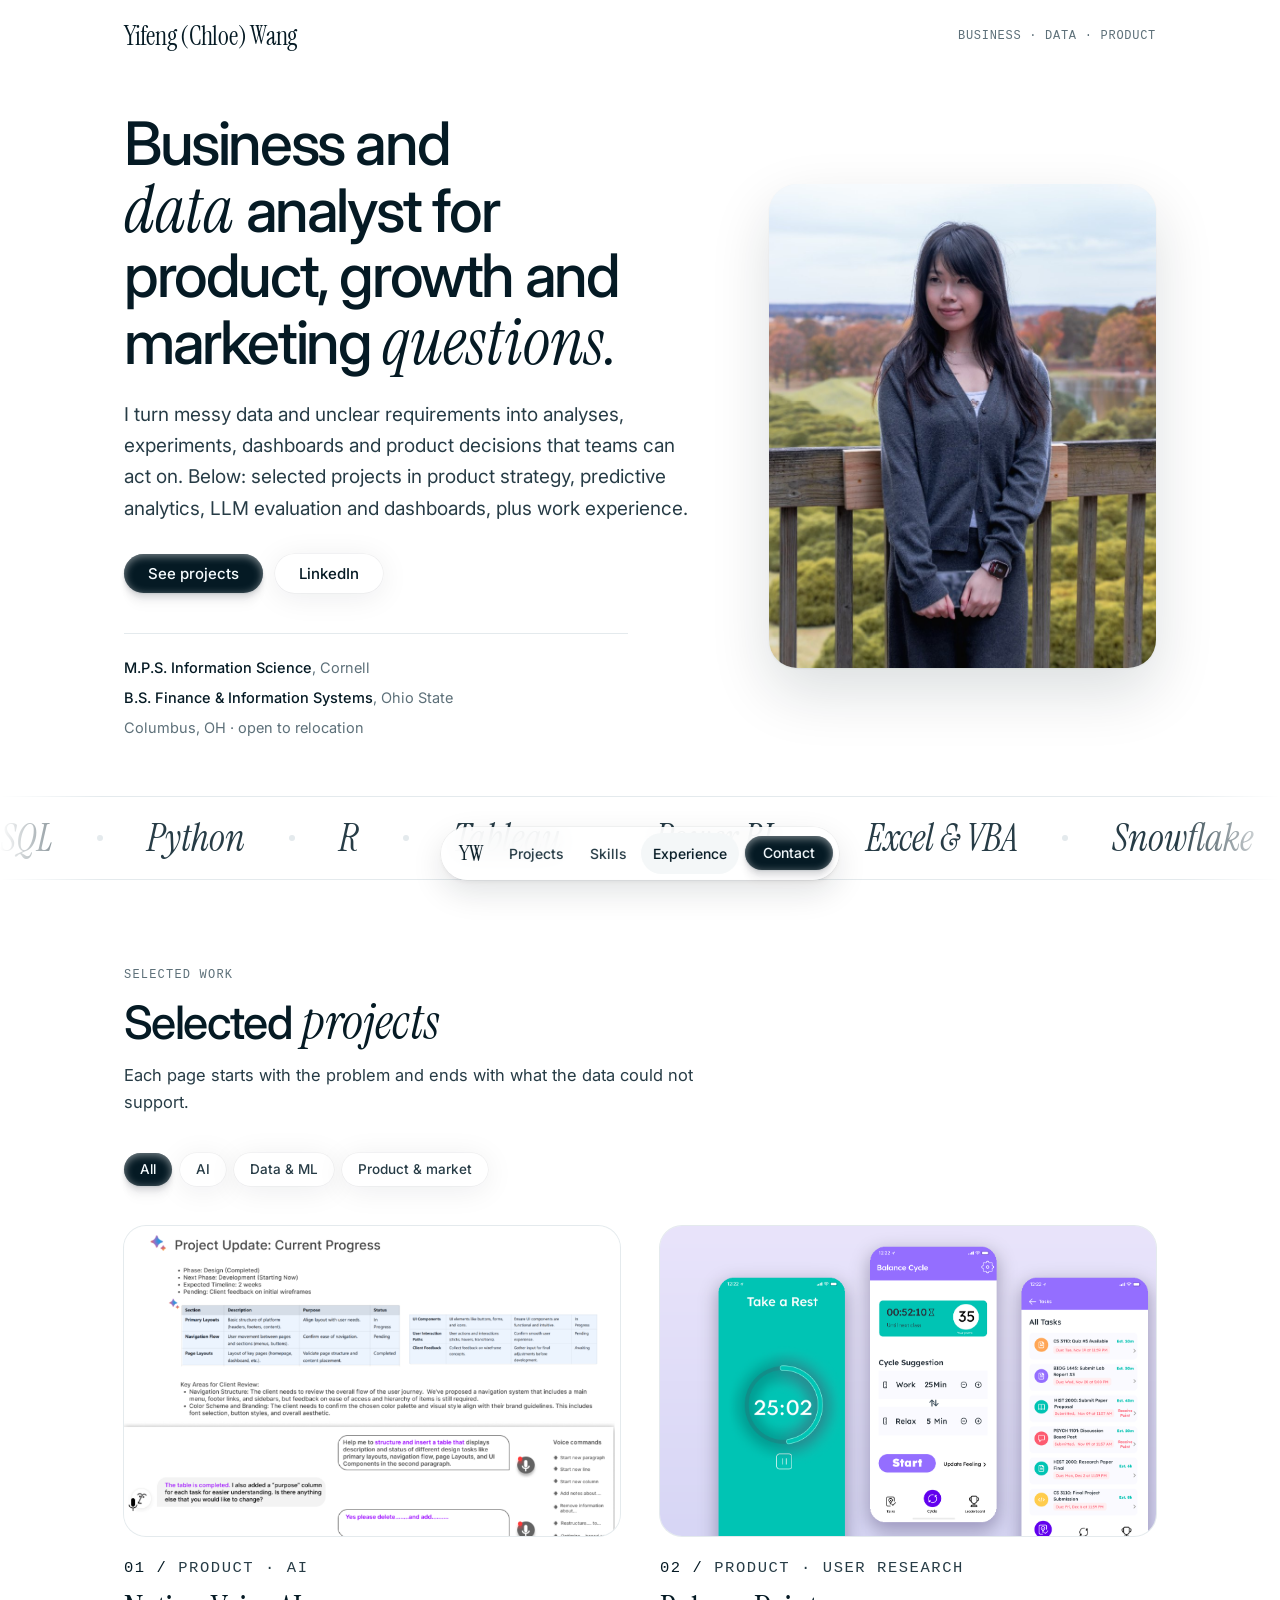
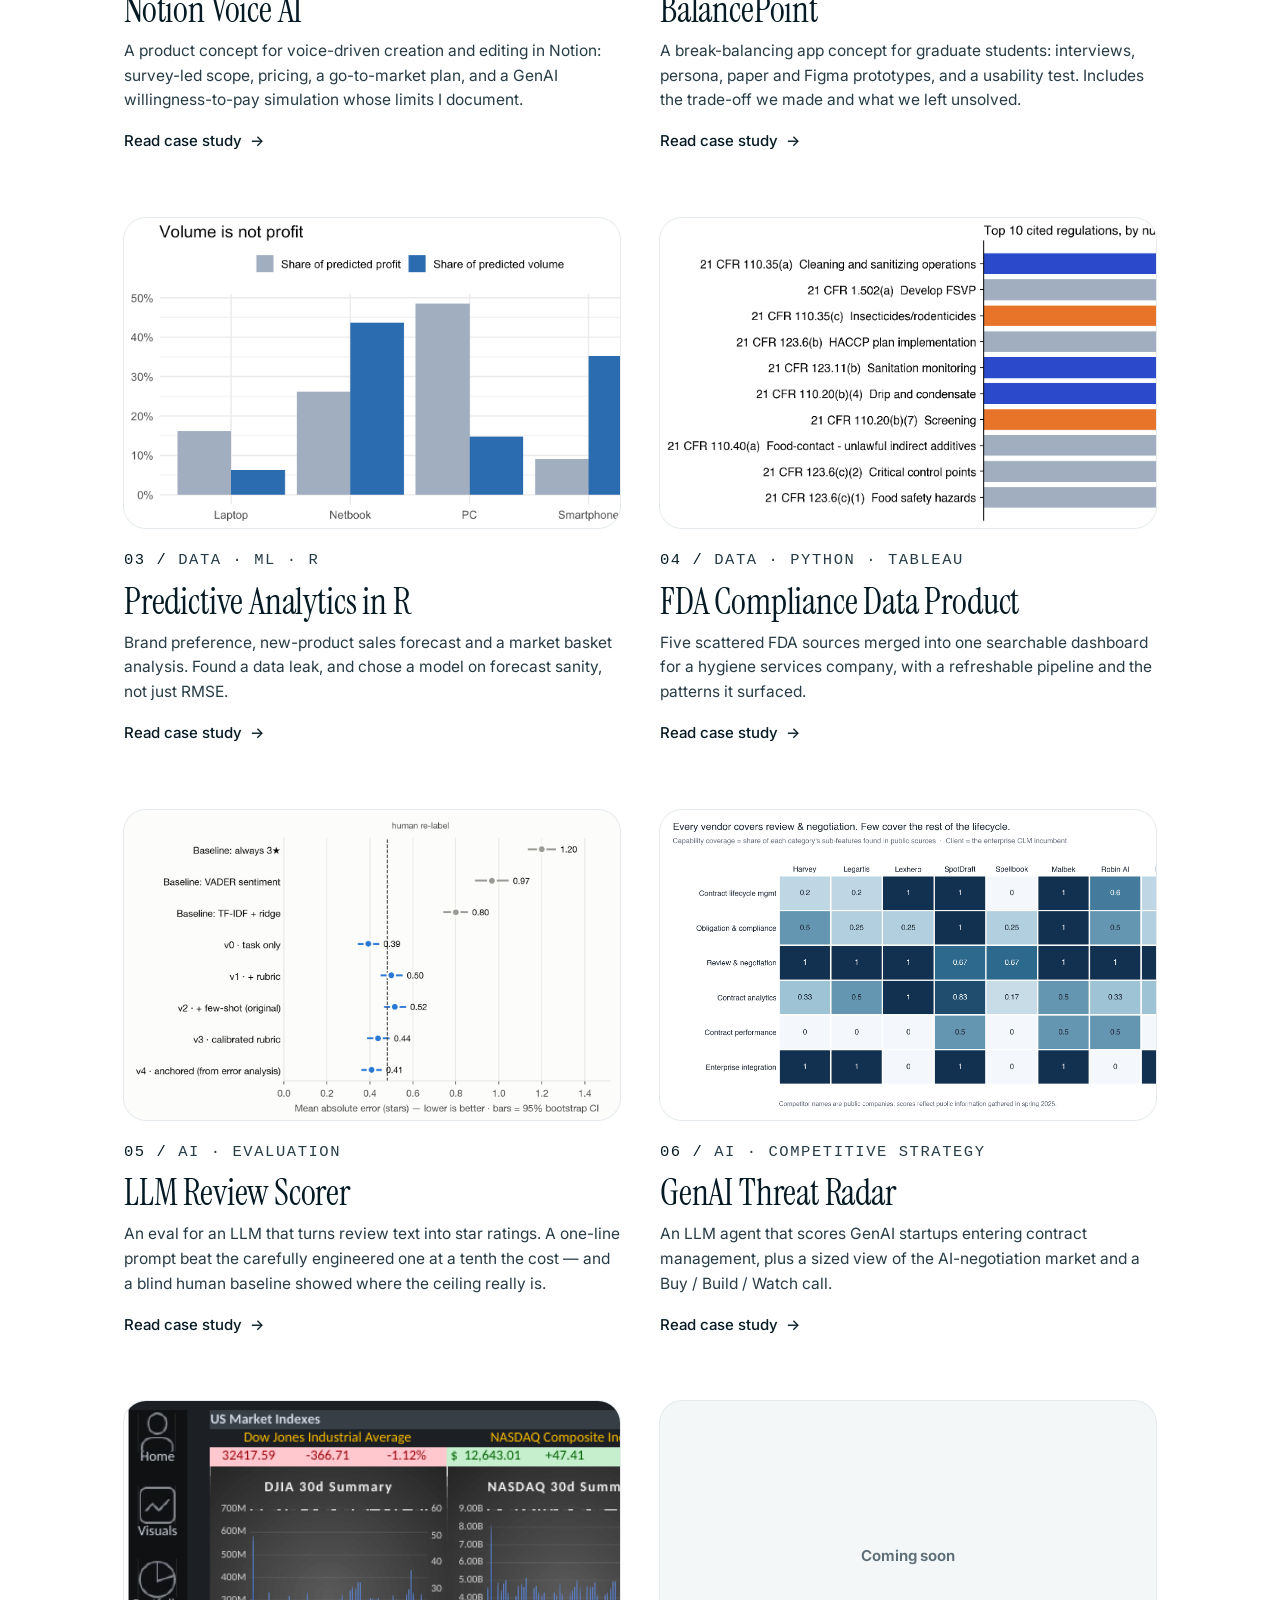
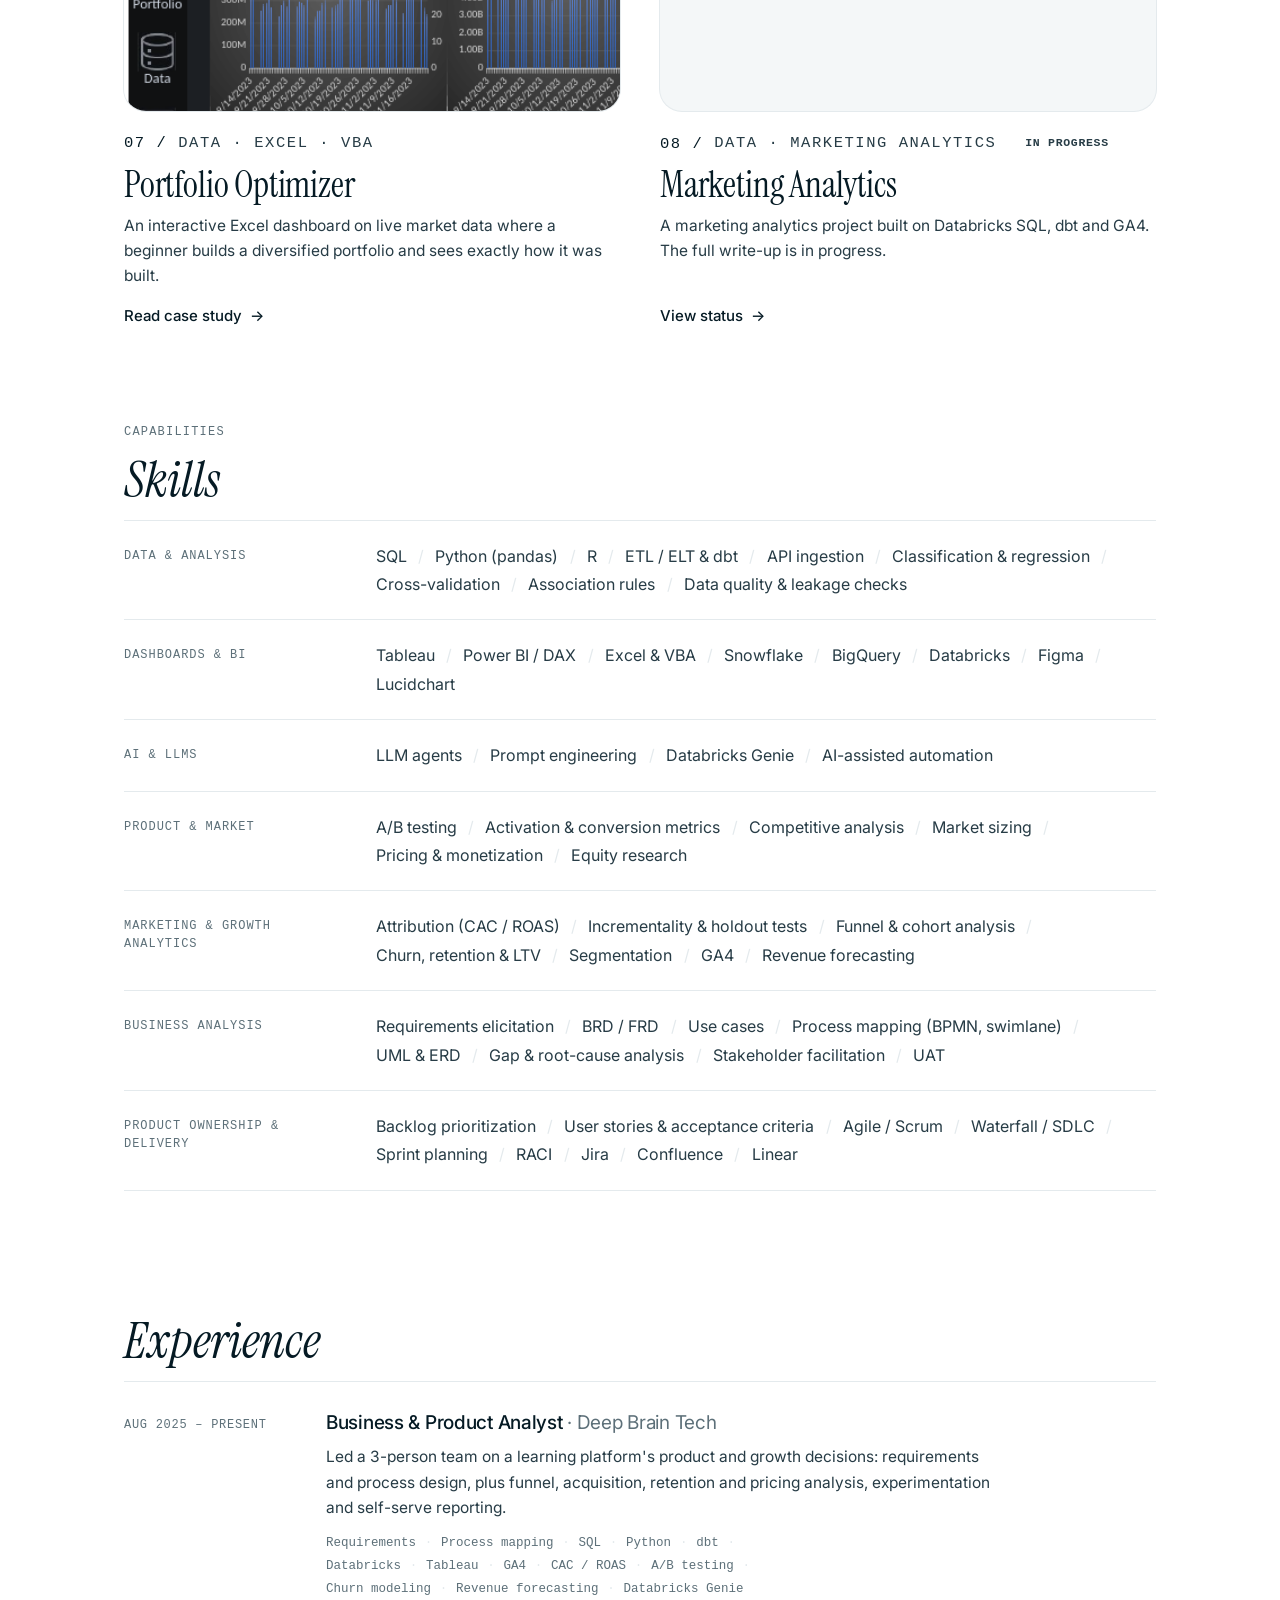
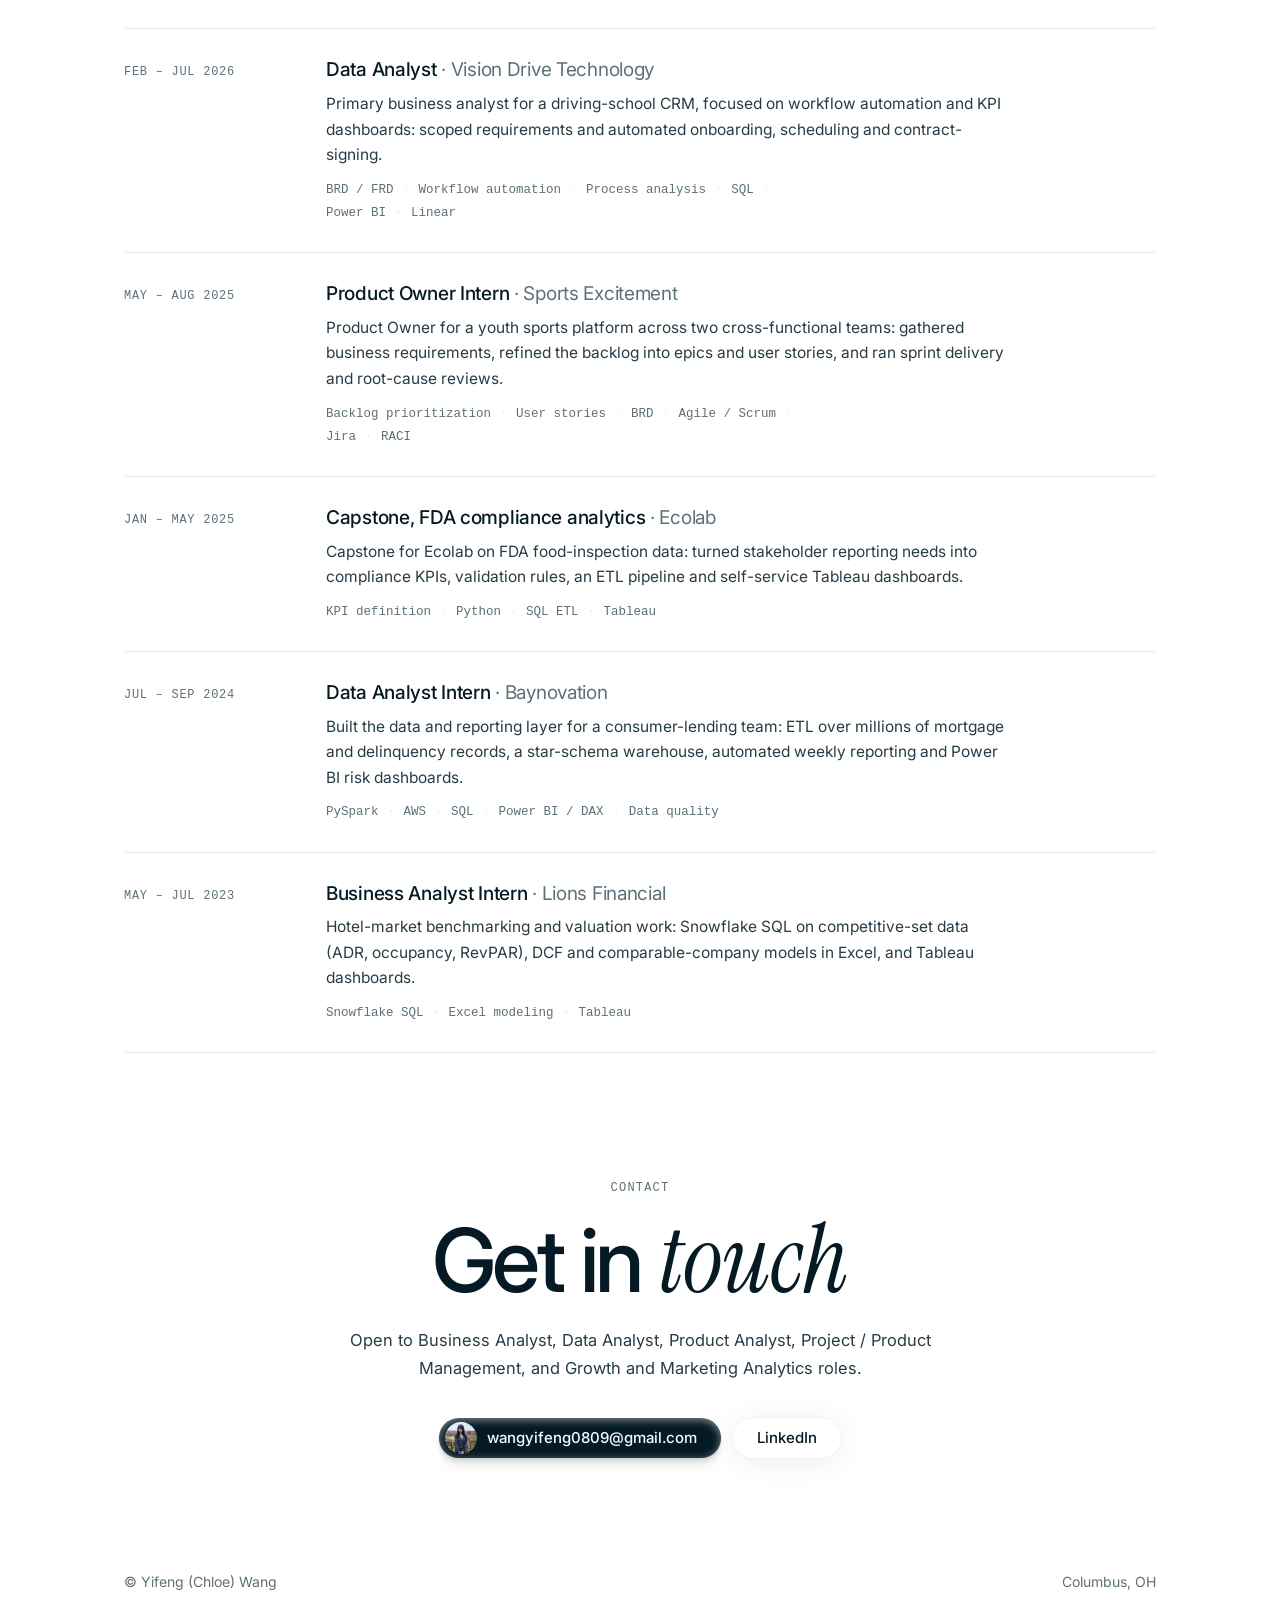
==== index.html @ a1a8a7e7 "Portfolio site: editorial redesign, 8 case studies Co-Authored-By: Claude Sonnet 5.5 <noreply@anthro" ====
<!doctype html>
<html lang="en">
<head>
<meta charset="utf-8"><meta name="viewport" content="width=device-width, initial-scale=1">
<title>Yifeng (Chloe) Wang · Business, Data &amp; Product Analyst</title>
<meta name="description" content="Business, data and product analyst for growth and marketing questions. Selected projects in product strategy, predictive analytics, LLM evaluation and dashboards.">
<link rel="preconnect" href="https://fonts.googleapis.com"><link rel="preconnect" href="https://fonts.gstatic.com" crossorigin>
<link rel="stylesheet" href="https://fonts.googleapis.com/css2?family=Inter:wght@400;500;600&family=Instrument+Serif:ital@0;1&display=swap">
<link rel="stylesheet" href="css/style.css">
<script>document.documentElement.classList.add('js');setTimeout(function(){if(!window.__revealReady)document.documentElement.classList.add('reveal-fallback')},3000)</script>
</head>
<body>
<header class="site-header"><div class="wrap bar">
  <a class="brand" href="#top">Yifeng (Chloe) Wang</a>
  <span class="top-note">Business · Data · Product</span>
</div></header>

<main id="top">
<div class="wrap hero">
  <div class="hero-text">
    <h1 class="reveal" style="--d:.1s">Business and <em>data</em> analyst for product, growth and marketing <em>questions.</em></h1>
    <p class="sub reveal" style="--d:.2s">I turn messy data and unclear requirements into analyses, experiments, dashboards and product decisions that teams can act on. Below: selected projects in product strategy, predictive analytics, LLM evaluation and dashboards, plus work experience.</p>
    <div class="cta reveal" style="--d:.3s">
      <a class="btn primary" href="#projects">See projects</a>
      <a class="btn" href="https://www.linkedin.com/in/yf289">LinkedIn</a>
    </div>
    <div class="facts reveal" style="--d:.4s">
      <span><b>M.P.S. Information Science</b>, Cornell</span>
      <span><b>B.S. Finance &amp; Information Systems</b>, Ohio State</span>
      <span>Columbus, OH · open to relocation</span>
    </div>
  </div>
  <figure class="hero-photo reveal" style="--d:.2s">
    <img src="assets/profile/portrait.jpg" width="900" height="1125" alt="Portrait of Yifeng (Chloe) Wang on a lookout deck with autumn trees behind">
  </figure>
</div>

<div class="marquee" aria-label="Skills and methods">
  <div class="track">
    <ul>
      <li>SQL</li><li>Python</li><li>R</li><li>Tableau</li><li>Power BI</li><li>Excel &amp; VBA</li><li>Snowflake</li><li>Databricks</li><li>dbt</li><li>A/B testing</li><li>Funnel &amp; cohort analysis</li><li>Pricing</li><li>Requirements</li><li>Process mapping</li><li>LLM evaluation</li>
    </ul>
    <ul aria-hidden="true">
      <li>SQL</li><li>Python</li><li>R</li><li>Tableau</li><li>Power BI</li><li>Excel &amp; VBA</li><li>Snowflake</li><li>Databricks</li><li>dbt</li><li>A/B testing</li><li>Funnel &amp; cohort analysis</li><li>Pricing</li><li>Requirements</li><li>Process mapping</li><li>LLM evaluation</li>
    </ul>
  </div>
</div>

<section id="projects"><div class="wrap">
  <p class="eyebrow reveal">Selected work</p>
  <h2 class="reveal" style="--d:.05s">Selected <em>projects</em></h2>
  <p class="section-sub reveal" style="--d:.1s">Each page starts with the problem and ends with what the data could not support.</p>
  <div class="filters reveal" style="--d:.15s" role="group" aria-label="Filter projects">
    <button type="button" data-filter="all" aria-pressed="true">All</button>
    <button type="button" data-filter="ai" aria-pressed="false">AI</button>
    <button type="button" data-filter="data" aria-pressed="false">Data &amp; ML</button>
    <button type="button" data-filter="strategy" aria-pressed="false">Product &amp; market</button>
  </div>
  <div class="grid" id="project-grid">

    <a class="card reveal" href="projects/notion-voice-ai.html" data-tags="ai strategy">
      <div class="thumb"><img loading="lazy" src="assets/notion-voice-ai/04-restructure-result.png" alt="Mockup of a voice command turning a paragraph into a table in Notion"></div>
      <div class="body">
        <p class="kicker">Product · AI</p>
        <h3>Notion Voice AI</h3>
        <p>A product concept for voice-driven creation and editing in Notion: survey-led scope, pricing, a go-to-market plan, and a GenAI willingness-to-pay simulation whose limits I document.</p>
        <span class="more">Read case study</span>
      </div>
    </a>

    <a class="card reveal" href="projects/balancepoint.html" data-tags="strategy">
      <div class="thumb"><img loading="lazy" src="assets/info5355/cover.png" alt="Three screens of the BalancePoint app: break timer, cycle suggestion and task list"></div>
      <div class="body">
        <p class="kicker">Product · User research</p>
        <h3>BalancePoint</h3>
        <p>A break-balancing app concept for graduate students: interviews, persona, paper and Figma prototypes, and a usability test. Includes the trade-off we made and what we left unsolved.</p>
        <span class="more">Read case study</span>
      </div>
    </a>

    <a class="card reveal" href="projects/pta-r-analytics.html" data-tags="data">
      <div class="thumb"><img loading="lazy" src="assets/pta-r-analytics/charts/sales-03-volume-vs-profit.png" alt="Bar chart comparing share of predicted volume and profit by product type"></div>
      <div class="body">
        <p class="kicker">Data · ML · R</p>
        <h3>Predictive Analytics in R</h3>
        <p>Brand preference, new-product sales forecast and a market basket analysis. Found a data leak, and chose a model on forecast sanity, not just RMSE.</p>
        <span class="more">Read case study</span>
      </div>
    </a>

    <a class="card reveal" href="projects/ecolab-fda-data-product.html" data-tags="data">
      <div class="thumb"><img loading="lazy" src="assets/ecolab-fda/charts/03-top-cfr.png" alt="Bar chart of the most-cited FDA food regulations"></div>
      <div class="body">
        <p class="kicker">Data · Python · Tableau</p>
        <h3>FDA Compliance Data Product</h3>
        <p>Five scattered FDA sources merged into one searchable dashboard for a hygiene services company, with a refreshable pipeline and the patterns it surfaced.</p>
        <span class="more">Read case study</span>
      </div>
    </a>

    <a class="card reveal" href="projects/llm-review-scorer.html" data-tags="ai data">
      <div class="thumb"><img loading="lazy" src="assets/review-scorer/01-mae-by-method.png" alt="Mean absolute error by method, with confidence intervals and a human baseline"></div>
      <div class="body">
        <p class="kicker">AI · Evaluation</p>
        <h3>LLM Review Scorer</h3>
        <p>An eval for an LLM that turns review text into star ratings. A one-line prompt beat the carefully engineered one at a tenth the cost — and a blind human baseline showed where the ceiling really is.</p>
        <span class="more">Read case study</span>
      </div>
    </a>

    <a class="card reveal" href="projects/genai-threat-radar.html" data-tags="ai strategy">
      <div class="thumb"><img loading="lazy" src="assets/clm-genai-competitive/05-capability-heatmap.png" alt="Capability heatmap of GenAI contract-management startups"></div>
      <div class="body">
        <p class="kicker">AI · Competitive strategy</p>
        <h3>GenAI Threat Radar</h3>
        <p>An LLM agent that scores GenAI startups entering contract management, plus a sized view of the AI-negotiation market and a Buy / Build / Watch call.</p>
        <span class="more">Read case study</span>
      </div>
    </a>

    <a class="card reveal" href="projects/portfolio-optimizer.html" data-tags="data">
      <div class="thumb"><img loading="lazy" src="assets/excel-optimizer/01-home-overview.png" alt="Portfolio Optimizer home dashboard"></div>
      <div class="body">
        <p class="kicker">Data · Excel · VBA</p>
        <h3>Portfolio Optimizer</h3>
        <p>An interactive Excel dashboard on live market data where a beginner builds a diversified portfolio and sees exactly how it was built.</p>
        <span class="more">Read case study</span>
      </div>
    </a>

    <a class="card reveal" href="projects/marketing-analytics.html" data-tags="data">
      <div class="thumb empty"><span>Coming soon</span></div>
      <div class="body">
        <p class="kicker">Data · Marketing analytics <span class="badge">In progress</span></p>
        <h3>Marketing Analytics</h3>
        <p>A marketing analytics project built on Databricks SQL, dbt and GA4. The full write-up is in progress.</p>
        <span class="more">View status</span>
      </div>
    </a>

  </div>
</div></section>

<section id="skills"><div class="wrap">
  <p class="eyebrow reveal">Capabilities</p>
  <h2 class="reveal" style="--d:.05s"><em>Skills</em></h2>
  <dl class="skill-rows reveal" style="--d:.1s">
    <div><dt>Data &amp; analysis</dt><dd><span>SQL</span><span>Python (pandas)</span><span>R</span><span>ETL / ELT &amp; dbt</span><span>API ingestion</span><span>Classification &amp; regression</span><span>Cross-validation</span><span>Association rules</span><span>Data quality &amp; leakage checks</span></dd></div>
    <div><dt>Dashboards &amp; BI</dt><dd><span>Tableau</span><span>Power BI / DAX</span><span>Excel &amp; VBA</span><span>Snowflake</span><span>BigQuery</span><span>Databricks</span><span>Figma</span><span>Lucidchart</span></dd></div>
    <div><dt>AI &amp; LLMs</dt><dd><span>LLM agents</span><span>Prompt engineering</span><span>Databricks Genie</span><span>AI-assisted automation</span></dd></div>
    <div><dt>Product &amp; market</dt><dd><span>A/B testing</span><span>Activation &amp; conversion metrics</span><span>Competitive analysis</span><span>Market sizing</span><span>Pricing &amp; monetization</span><span>Equity research</span></dd></div>
    <div><dt>Marketing &amp; growth analytics</dt><dd><span>Attribution (CAC / ROAS)</span><span>Incrementality &amp; holdout tests</span><span>Funnel &amp; cohort analysis</span><span>Churn, retention &amp; LTV</span><span>Segmentation</span><span>GA4</span><span>Revenue forecasting</span></dd></div>
    <div><dt>Business analysis</dt><dd><span>Requirements elicitation</span><span>BRD / FRD</span><span>Use cases</span><span>Process mapping (BPMN, swimlane)</span><span>UML &amp; ERD</span><span>Gap &amp; root-cause analysis</span><span>Stakeholder facilitation</span><span>UAT</span></dd></div>
    <div><dt>Product ownership &amp; delivery</dt><dd><span>Backlog prioritization</span><span>User stories &amp; acceptance criteria</span><span>Agile / Scrum</span><span>Waterfall / SDLC</span><span>Sprint planning</span><span>RACI</span><span>Jira</span><span>Confluence</span><span>Linear</span></dd></div>
  </dl>
</div></section>

<section id="experience"><div class="wrap">
  <p class="eyebrow reveal">Where I have worked</p>
  <h2 class="reveal" style="--d:.05s"><em>Experience</em></h2>
  <ul class="timeline">
    <li class="reveal"><div class="when">Aug 2025 – present</div><div>
      <h3>Business &amp; Product Analyst <span class="org">· Deep Brain Tech</span></h3>
      <p>Led a 3-person team on a learning platform's product and growth decisions: requirements and process design, plus funnel, acquisition, retention and pricing analysis, experimentation and self-serve reporting.</p>
      <p class="tags"><span>Requirements</span><span>Process mapping</span><span>SQL</span><span>Python</span><span>dbt</span><span>Databricks</span><span>Tableau</span><span>GA4</span><span>CAC / ROAS</span><span>A/B testing</span><span>Churn modeling</span><span>Revenue forecasting</span><span>Databricks Genie</span></p></div></li>
    <li class="reveal"><div class="when">Feb – Jul 2026</div><div>
      <h3>Data Analyst <span class="org">· Vision Drive Technology</span></h3>
      <p>Primary business analyst for a driving-school CRM, focused on workflow automation and KPI dashboards: scoped requirements and automated onboarding, scheduling and contract-signing.</p>
      <p class="tags"><span>BRD / FRD</span><span>Workflow automation</span><span>Process analysis</span><span>SQL</span><span>Power BI</span><span>Linear</span></p></div></li>
    <li class="reveal"><div class="when">May – Aug 2025</div><div>
      <h3>Product Owner Intern <span class="org">· Sports Excitement</span></h3>
      <p>Product Owner for a youth sports platform across two cross-functional teams: gathered business requirements, refined the backlog into epics and user stories, and ran sprint delivery and root-cause reviews.</p>
      <p class="tags"><span>Backlog prioritization</span><span>User stories</span><span>BRD</span><span>Agile / Scrum</span><span>Jira</span><span>RACI</span></p></div></li>
    <li class="reveal"><div class="when">Jan – May 2025</div><div>
      <h3>Capstone, FDA compliance analytics <span class="org">· Ecolab</span></h3>
      <p>Capstone for Ecolab on FDA food-inspection data: turned stakeholder reporting needs into compliance KPIs, validation rules, an ETL pipeline and self-service Tableau dashboards.</p>
      <p class="tags"><span>KPI definition</span><span>Python</span><span>SQL ETL</span><span>Tableau</span></p></div></li>
    <li class="reveal"><div class="when">Jul – Sep 2024</div><div>
      <h3>Data Analyst Intern <span class="org">· Baynovation</span></h3>
      <p>Built the data and reporting layer for a consumer-lending team: ETL over millions of mortgage and delinquency records, a star-schema warehouse, automated weekly reporting and Power BI risk dashboards.</p>
      <p class="tags"><span>PySpark</span><span>AWS</span><span>SQL</span><span>Power BI / DAX</span><span>Data quality</span></p></div></li>
    <li class="reveal"><div class="when">May – Jul 2023</div><div>
      <h3>Business Analyst Intern <span class="org">· Lions Financial</span></h3>
      <p>Hotel-market benchmarking and valuation work: Snowflake SQL on competitive-set data (ADR, occupancy, RevPAR), DCF and comparable-company models in Excel, and Tableau dashboards.</p>
      <p class="tags"><span>Snowflake SQL</span><span>Excel modeling</span><span>Tableau</span></p></div></li>
  </ul>
</div></section>

<section id="contact"><div class="wrap">
  <p class="eyebrow reveal">Contact</p>
  <h2 class="reveal" style="--d:.05s">Get in <em>touch</em></h2>
  <p class="section-sub reveal" style="--d:.1s">Open to Business Analyst, Data Analyst, Product Analyst, Project / Product Management, and Growth and Marketing Analytics roles.</p>
  <div class="contact-row reveal" style="--d:.15s">
    <a class="btn primary has-avatar" href="mailto:wangyifeng0809@gmail.com"><img class="avatar" src="assets/profile/portrait.jpg" alt="" width="32" height="32">wangyifeng0809@gmail.com</a>
    <a class="btn" href="https://www.linkedin.com/in/yf289">LinkedIn</a>
  </div>
</div></section>
</main>

<footer class="site-footer"><div class="wrap"><span>© Yifeng (Chloe) Wang</span><span>Columbus, OH</span></div></footer>

<nav class="dock" aria-label="Sections">
  <a class="mark" href="#top" aria-label="Back to top">YW</a>
  <a href="#projects">Projects</a>
  <a class="hide-sm" href="#skills">Skills</a>
  <a href="#experience">Experience</a>
  <a class="btn primary small" href="#contact">Contact</a>
</nav>
<script src="js/main.js" defer></script>
</body>
</html>
---- css/style.css ----
/* Quiet editorial: ink on white, serif-italic accents, restrained motion. */
:root{
  --bg:#ffffff; --ink:#051a24; --ink-2:#273c46; --muted:#5d7079; --line:#e4eaed; --tint:#f4f7f8;
  --btn-bg:#051a24; --btn-ink:#f6fcff;
  --shadow-primary:0 1px 2px 0 rgba(5,26,36,.1),0 4px 4px 0 rgba(5,26,36,.09),0 9px 6px 0 rgba(5,26,36,.05),0 17px 7px 0 rgba(5,26,36,.01),0 26px 7px 0 rgba(5,26,36,0),inset 0 2px 8px 0 rgba(255,255,255,.5);
  --shadow-soft:0 0 0 .5px rgba(5,26,36,.06),0 4px 30px rgba(5,26,36,.08);
  --shadow-photo:0 1px 2px rgba(5,26,36,.06),0 24px 60px rgba(5,26,36,.14);
  --serif:"Instrument Serif","Iowan Old Style",Georgia,"Times New Roman",serif;
  --sans:"Inter",-apple-system,BlinkMacSystemFont,"Segoe UI",Roboto,Helvetica,Arial,sans-serif;
  --mono:ui-monospace,"SF Mono","JetBrains Mono",Menlo,Consolas,monospace;
  --ease:cubic-bezier(.2,.7,.2,1);
}
@media (prefers-color-scheme:dark){
  :root{--bg:#061018; --ink:#eef6f9; --ink-2:#c3d2d8; --muted:#8fa4ad; --line:#1b2c35; --tint:#0c1a22;
    --btn-bg:#eef6f9; --btn-ink:#051a24;
    --shadow-primary:0 1px 2px rgba(0,0,0,.4),0 6px 18px rgba(0,0,0,.35);
    --shadow-soft:0 0 0 .5px rgba(255,255,255,.08),0 4px 30px rgba(0,0,0,.4);
    --shadow-photo:0 1px 2px rgba(0,0,0,.4),0 24px 60px rgba(0,0,0,.5);}
}
*{box-sizing:border-box}
html{scroll-behavior:smooth;scroll-padding-top:24px}
body{margin:0;background:var(--bg);color:var(--ink);font:400 16.5px/1.65 var(--sans);
  -webkit-font-smoothing:antialiased;text-rendering:optimizeLegibility}
a{color:var(--ink);text-decoration:underline;text-decoration-color:color-mix(in srgb,var(--ink) 28%,transparent);
  text-underline-offset:3px;transition:opacity .2s,text-decoration-color .2s}
a:hover{text-decoration-color:currentColor}
img{max-width:100%;height:auto;display:block}
em{font-family:var(--serif);font-style:italic;font-weight:400;font-size:1.08em;letter-spacing:0}
:focus-visible{outline:2px solid var(--ink);outline-offset:3px;border-radius:6px}
.wrap{max-width:1080px;margin:0 auto;padding:0 24px}

/* top bar (static, quiet) */
.site-header .bar{display:flex;align-items:center;justify-content:space-between;height:72px;gap:16px}
.brand{font:400 26px/1 var(--serif);letter-spacing:-.01em;text-decoration:none}
.brand:hover{opacity:.7}
.top-note{font:12px/1 var(--mono);letter-spacing:.06em;color:var(--muted);text-transform:uppercase}
@media(max-width:560px){.top-note{display:none}}

/* eyebrow + kicker labels */
.eyebrow,.kicker{font:12px/1.2 var(--mono);letter-spacing:.1em;text-transform:uppercase;color:var(--muted);margin:0 0 14px}

/* buttons */
.btn{display:inline-flex;align-items:center;gap:8px;padding:12px 24px;border-radius:999px;border:0;font:500 15px/1 var(--sans);
  color:var(--ink);background:var(--bg);box-shadow:var(--shadow-soft);text-decoration:none;
  transition:transform .25s var(--ease),box-shadow .25s,opacity .2s}
.btn:hover{transform:translateY(-1px);opacity:.92;text-decoration:none}
.btn.primary{background:var(--btn-bg);color:var(--btn-ink);box-shadow:var(--shadow-primary)}
.btn.small{padding:10px 18px;font-size:14px}
.btn .avatar{width:32px;height:32px;margin:-8px 2px -8px -14px;border-radius:50%;object-fit:cover;object-position:50% 18%}
.btn.has-avatar{padding-left:20px}

/* hero */
.hero{padding:40px 24px 56px;display:grid;grid-template-columns:minmax(0,1.2fr) minmax(0,.8fr);gap:64px;align-items:center}
.hero h1{font:500 clamp(36px,5.6vw,60px)/1.06 var(--sans);letter-spacing:-.04em;margin:0 0 22px;max-width:17ch;text-wrap:balance}
.hero h1 em{font-weight:400}
.hero p.sub{font-size:clamp(17px,1.9vw,19px);color:var(--ink-2);max-width:56ch;margin:0 0 30px}
.cta{display:flex;flex-wrap:wrap;gap:12px}
.facts{display:grid;gap:6px;margin-top:40px;padding-top:22px;border-top:1px solid var(--line);color:var(--muted);font-size:14.5px;max-width:56ch}
.facts b{color:var(--ink);font-weight:500}
.hero-photo{margin:0;border-radius:28px;overflow:hidden;box-shadow:var(--shadow-photo);aspect-ratio:4/5;background:var(--tint)}
.hero-photo img{width:100%;height:100%;object-fit:cover;object-position:50% 30%;transform:scale(1.08);will-change:transform}
@media(max-width:860px){
  .hero{grid-template-columns:1fr;gap:36px;padding-top:12px}
  .hero-photo{order:-1;max-width:320px;aspect-ratio:1/1;border-radius:24px}
  .hero-photo img{object-position:50% 22%}
}

/* skill marquee */
.marquee{overflow:hidden;border-block:1px solid var(--line);padding:22px 0;
  -webkit-mask-image:linear-gradient(90deg,transparent,#000 8%,#000 92%,transparent);
  mask-image:linear-gradient(90deg,transparent,#000 8%,#000 92%,transparent)}
.marquee .track{display:flex;width:max-content;animation:marquee 70s linear infinite}
.marquee:hover .track{animation-play-state:paused}
.marquee ul{display:flex;gap:44px;margin:0;padding:0 44px 0 0;list-style:none;white-space:nowrap}
.marquee li{font:italic 400 clamp(26px,3.4vw,38px)/1 var(--serif);color:var(--ink-2);display:flex;align-items:center;gap:44px}
.marquee li::after{content:"";width:6px;height:6px;border-radius:50%;background:var(--line);flex:none}
@keyframes marquee{to{transform:translateX(-50%)}}

/* sections */
section{padding:88px 0 8px}
section h2{font:500 clamp(32px,4.6vw,46px)/1.05 var(--sans);letter-spacing:-.035em;margin:0 0 14px}
section h2 em{font-weight:400}
section .section-sub{color:var(--ink-2);margin:0 0 36px;max-width:60ch}

/* filters */
.filters{display:flex;flex-wrap:wrap;gap:8px;margin-bottom:40px}
.filters button{font:500 13.5px/1 var(--sans);padding:10px 16px;border-radius:999px;border:0;cursor:pointer;
  background:var(--bg);color:var(--ink-2);box-shadow:var(--shadow-soft);transition:background .2s,color .2s}
.filters button:hover{color:var(--ink)}
.filters button[aria-pressed="true"]{background:var(--btn-bg);color:var(--btn-ink);box-shadow:var(--shadow-primary)}

/* projects: editorial, borderless */
.grid{display:grid;grid-template-columns:repeat(2,minmax(0,1fr));gap:64px 40px;counter-reset:proj}
.card{display:flex;flex-direction:column;gap:20px;color:inherit;text-decoration:none;counter-increment:proj}
.card[hidden]{display:none}
.card .thumb{aspect-ratio:16/10;border-radius:22px;overflow:hidden;background:var(--tint);
  box-shadow:0 0 0 1px var(--line);transition:box-shadow .4s var(--ease)}
.card .thumb img{width:100%;height:100%;object-fit:cover;object-position:top left;transition:transform .7s var(--ease)}
a.card:hover .thumb{box-shadow:0 0 0 1px var(--line),0 18px 44px rgba(5,26,36,.12)}
a.card:hover .thumb img{transform:scale(1.045)}
.card .body{display:flex;flex-direction:column;gap:10px;flex:1}
.card .kicker{margin:0}
.card .kicker::before{content:counter(proj,decimal-leading-zero) "  /  ";color:var(--ink)}
.card h3{margin:0;font:400 clamp(28px,3.2vw,36px)/1.05 var(--serif);letter-spacing:-.005em}
.card p{margin:0;color:var(--ink-2);font-size:15.5px;line-height:1.6}
.card .more{margin-top:auto;padding-top:6px;font-weight:500;font-size:15px;display:inline-flex;gap:8px;align-items:center}
.card .more::after{content:"→";transition:transform .3s var(--ease)}
a.card:hover .more::after{transform:translateX(5px)}
@media(max-width:760px){.grid{grid-template-columns:1fr;gap:52px}}

/* skills */
.skill-rows{margin:0}
.skill-rows>div{display:grid;grid-template-columns:220px 1fr;gap:6px 32px;padding:22px 0;border-top:1px solid var(--line)}
.skill-rows>div:last-child{border-bottom:1px solid var(--line)}
.skill-rows dt{font:12px/1.5 var(--mono);letter-spacing:.08em;text-transform:uppercase;color:var(--muted);padding-top:4px}
.skill-rows dd{margin:0;display:flex;flex-wrap:wrap;gap:2px 0;color:var(--ink-2);font-size:16px}
.skill-rows dd span:not(:last-child)::after{content:"/";margin:0 .7em;color:var(--line)}
@media(max-width:700px){.skill-rows>div{grid-template-columns:1fr}}

/* experience */
.timeline{list-style:none;margin:0;padding:0}
.timeline li{display:grid;grid-template-columns:170px 1fr;gap:6px 32px;padding:28px 0;border-top:1px solid var(--line)}
.timeline li:last-child{border-bottom:1px solid var(--line)}
.timeline .when{font:12px/1.6 var(--mono);letter-spacing:.06em;text-transform:uppercase;color:var(--muted);padding-top:6px}
.timeline h3{margin:0;font:500 19px/1.35 var(--sans);letter-spacing:-.015em}
.timeline .org{color:var(--muted);font-weight:400}
.timeline p{margin:8px 0 0;color:var(--ink-2);font-size:15.5px;max-width:68ch}
.timeline .tags{display:flex;flex-wrap:wrap;gap:2px 0;margin-top:12px;font:12.5px/1.7 var(--mono);color:var(--muted)}
.timeline .tags span:not(:last-child)::after{content:"·";margin:0 .7em;color:var(--line)}
.timeline p .more{font-weight:500;white-space:nowrap}
@media(max-width:700px){.timeline li{grid-template-columns:1fr}}

/* contact */
#contact{padding-bottom:40px}
#contact .wrap{text-align:center;padding-block:32px 24px}
#contact h2{font-size:clamp(44px,8vw,88px);letter-spacing:-.04em;margin-bottom:18px}
#contact .section-sub{margin-inline:auto}
.contact-row{display:flex;flex-wrap:wrap;gap:12px;justify-content:center}
.site-footer{padding:48px 0 130px;color:var(--muted);font-size:14px}
.site-footer .wrap{display:flex;justify-content:space-between;gap:16px;flex-wrap:wrap}
.site-footer a{color:var(--muted)}

/* floating dock */
.dock{position:fixed;z-index:50;left:50%;bottom:20px;transform:translateX(-50%);display:flex;align-items:center;gap:2px;
  padding:6px 6px 6px 8px;border-radius:999px;background:color-mix(in srgb,var(--bg) 88%,transparent);
  -webkit-backdrop-filter:blur(14px);backdrop-filter:blur(14px);
  box-shadow:0 0 0 .5px rgba(5,26,36,.08),0 2px 4px rgba(5,26,36,.05),0 12px 32px rgba(5,26,36,.12);white-space:nowrap}
.dock .mark{font:400 22px/1 var(--serif);padding:6px 12px 6px 10px;text-decoration:none;letter-spacing:-.02em}
.dock a:not(.mark):not(.btn){font-size:14px;font-weight:500;color:var(--ink-2);text-decoration:none;padding:9px 12px;border-radius:999px;transition:background .2s,color .2s}
.dock a:not(.mark):not(.btn):hover{background:var(--tint);color:var(--ink)}
.dock a[aria-current="true"]:not(.btn){color:var(--ink);background:var(--tint)}
.dock .btn{box-shadow:var(--shadow-primary);margin-left:4px}
@media(max-width:520px){.dock .hide-sm{display:none}.dock{bottom:14px}.dock a:not(.mark):not(.btn){padding:9px 10px}}

/* scroll reveal (only when JS is on; content stays visible without it) */
.js .reveal{opacity:0}
.js .reveal.in{animation:fadeUp .9s var(--ease) both;animation-delay:var(--d,0s)}
.js .hero-photo.reveal.in{animation-name:fadeIn}
/* fail-safes: never leave content hidden if the animation clock stalls or main.js is missing */
.js .reveal.done{opacity:1;animation:none;transform:none}
.reveal-fallback .reveal{opacity:1 !important;animation:none !important;transform:none !important}
@keyframes fadeUp{from{opacity:0;transform:translateY(28px)}to{opacity:1;transform:none}}
@keyframes fadeIn{from{opacity:0}to{opacity:1}}
@media(prefers-reduced-motion:reduce){
  html{scroll-behavior:auto}
  .js .reveal{opacity:1}
  .js .reveal.in{animation:none}
  .marquee .track{animation:none}
  .marquee{overflow-x:auto;-webkit-mask-image:none;mask-image:none}
  .hero-photo img{transform:none}
  *{transition-duration:.01ms !important}
}

/* project/article pages */
.article{max-width:800px;padding-top:24px;padding-bottom:40px}
.back{margin:0 0 36px;font-size:14.5px}
.back a{color:var(--muted);text-decoration:none}
.back a:hover{color:var(--ink)}
.article h1{font:500 clamp(34px,5.4vw,56px)/1.05 var(--sans);letter-spacing:-.04em;margin:0 0 20px;text-wrap:balance}
.lead{font-size:19px;color:var(--ink-2);line-height:1.6}
.lead p{margin:0 0 14px}
.chips{display:flex;flex-wrap:wrap;gap:2px 0;list-style:none;padding:0;margin:22px 0 8px;font:12.5px/1.7 var(--mono);color:var(--muted)}
.chips li:not(:last-child)::after{content:"·";margin:0 .7em;color:var(--line)}
.prose{margin-top:32px}
.prose h2{font:400 clamp(30px,4vw,40px)/1.08 var(--serif);letter-spacing:-.005em;margin:72px 0 14px;padding-top:32px;border-top:1px solid var(--line)}
.prose h3{font:500 20px/1.35 var(--sans);letter-spacing:-.015em;margin:34px 0 8px}
.prose p,.prose li{color:var(--ink-2)}
.prose strong{color:var(--ink);font-weight:600}
.prose a{color:var(--ink)}
.prose img{margin:26px 0;border:1px solid var(--line);border-radius:16px;background:#fff}
.prose code{font:.88em var(--mono);background:var(--tint);padding:2px 6px;border-radius:6px}
.prose pre{overflow:auto;padding:18px;border-radius:14px;background:var(--tint)}
.prose blockquote{margin:22px 0;padding:2px 0 2px 20px;border-left:2px solid var(--ink)}
.table-scroll{overflow-x:auto;margin:22px 0}
.prose table{border-collapse:collapse;width:100%;font-size:15px;min-width:520px}
.prose th,.prose td{text-align:left;padding:11px 14px;border-bottom:1px solid var(--line);vertical-align:top}
.prose th{font:12px/1.4 var(--mono);letter-spacing:.06em;text-transform:uppercase;color:var(--muted);font-weight:500;background:var(--tint)}
.pager{display:flex;justify-content:space-between;gap:16px;margin-top:80px;padding-top:28px;border-top:1px solid var(--line);font:400 24px/1.2 var(--serif)}
.pager a{text-decoration:none}
.pager a:hover{opacity:.6}
@media(max-width:560px){.pager{flex-direction:column}}

/* image galleries (opt-in per project page) */
.prose .figwrap{margin:30px 0}
.prose figure{margin:0}
.prose figcaption{font-size:13.5px;line-height:1.45;color:var(--muted);margin-top:10px}
.prose .figwrap img{margin:0;width:100%}
.gallery{display:flex;gap:16px;overflow-x:auto;scroll-snap-type:x mandatory;margin:30px 0;padding:4px 2px 14px;
  -webkit-overflow-scrolling:touch;scrollbar-width:thin;scrollbar-color:var(--line) transparent;outline-offset:4px}
.gallery figure{flex:0 0 min(88%,560px);scroll-snap-align:start}
.gallery img{margin:0 !important;width:100%;aspect-ratio:4/3;object-fit:contain;border-radius:14px}
.gallery.phones figure{flex:0 0 auto;width:210px}
.gallery.phones img{aspect-ratio:auto;height:auto;border-radius:24px;box-shadow:var(--shadow-soft)}
.gallery::after{content:"";flex:0 0 1px}
@media(min-width:900px){.article{max-width:840px}}

/* in-progress project */
.badge{display:inline-block;font-size:11.5px;font-weight:700;letter-spacing:.06em;text-transform:uppercase;
  padding:3px 10px;border-radius:999px;background:color-mix(in srgb,var(--warm) 16%,transparent);color:var(--warm);margin-left:8px;vertical-align:middle}
.card .thumb.empty span{font-weight:650;letter-spacing:-.01em}
.card .thumb.empty{display:grid;place-items:center;color:var(--muted);font-size:15px}
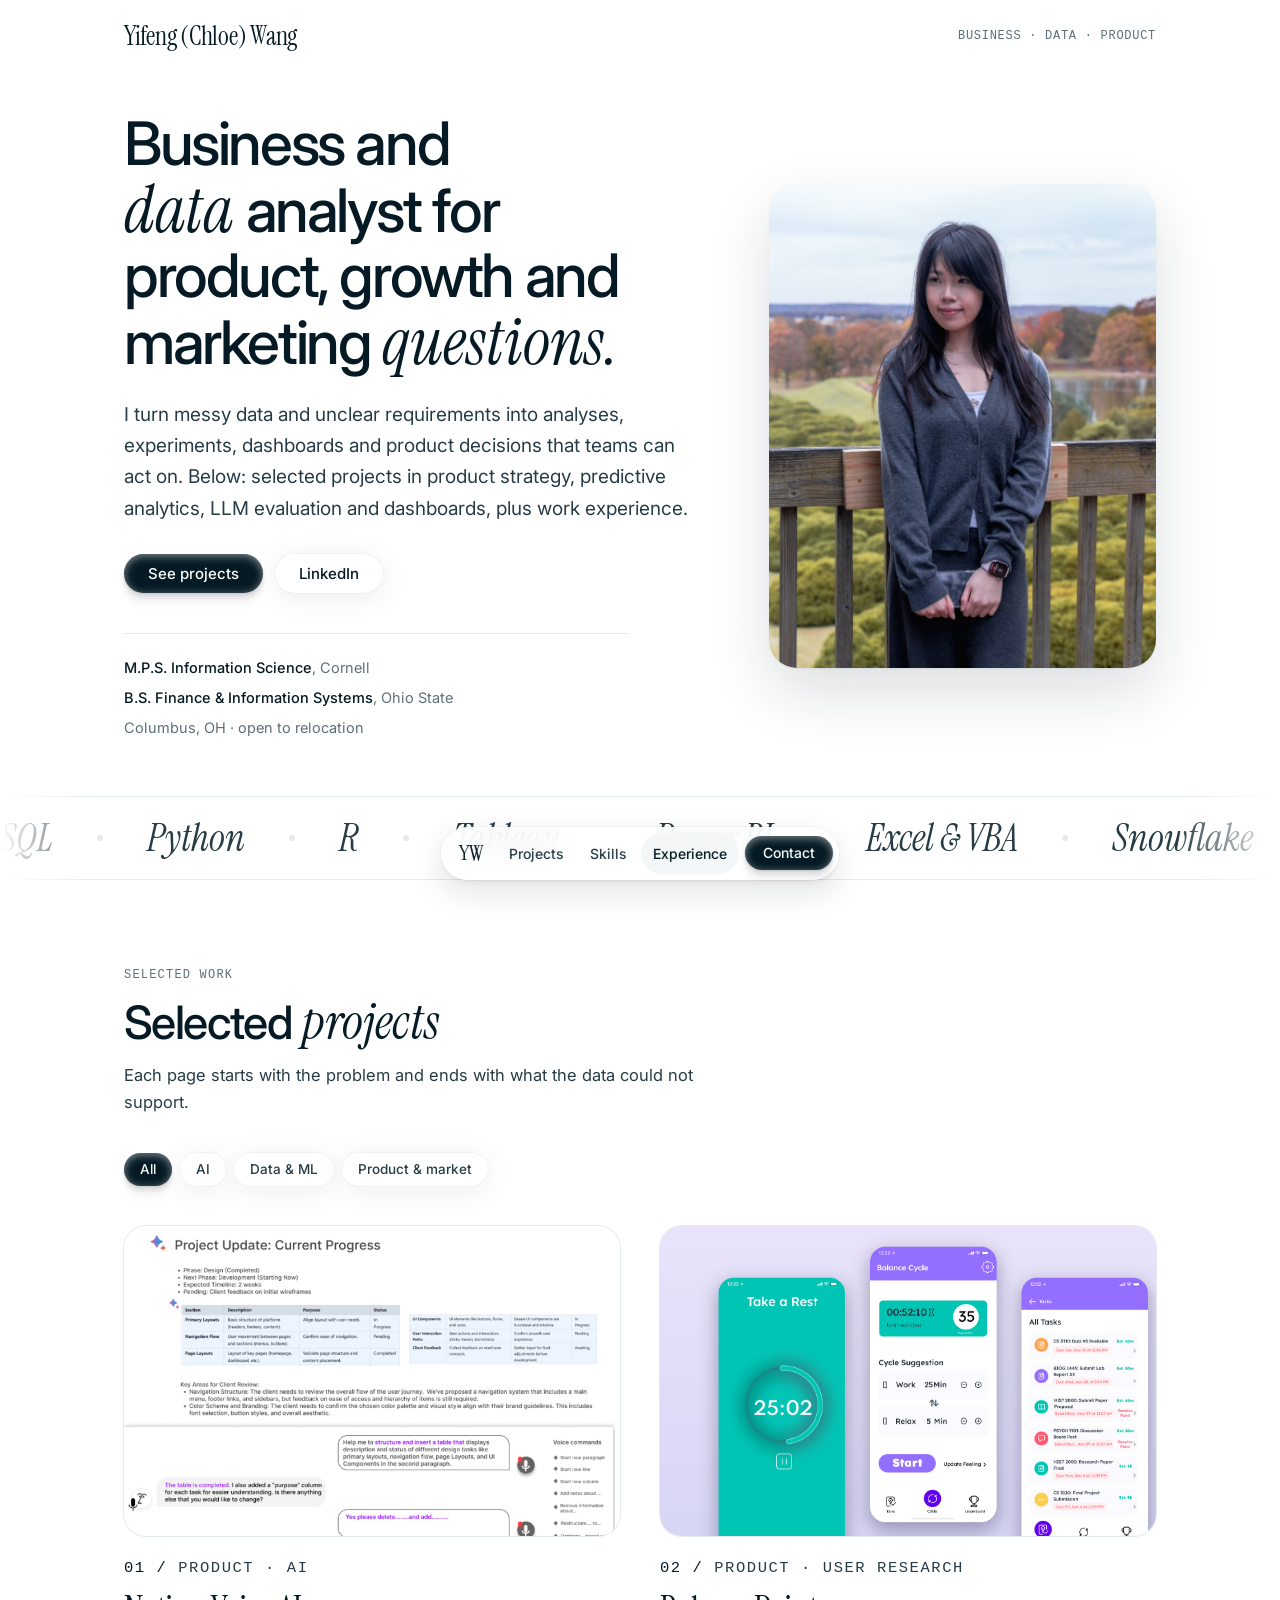
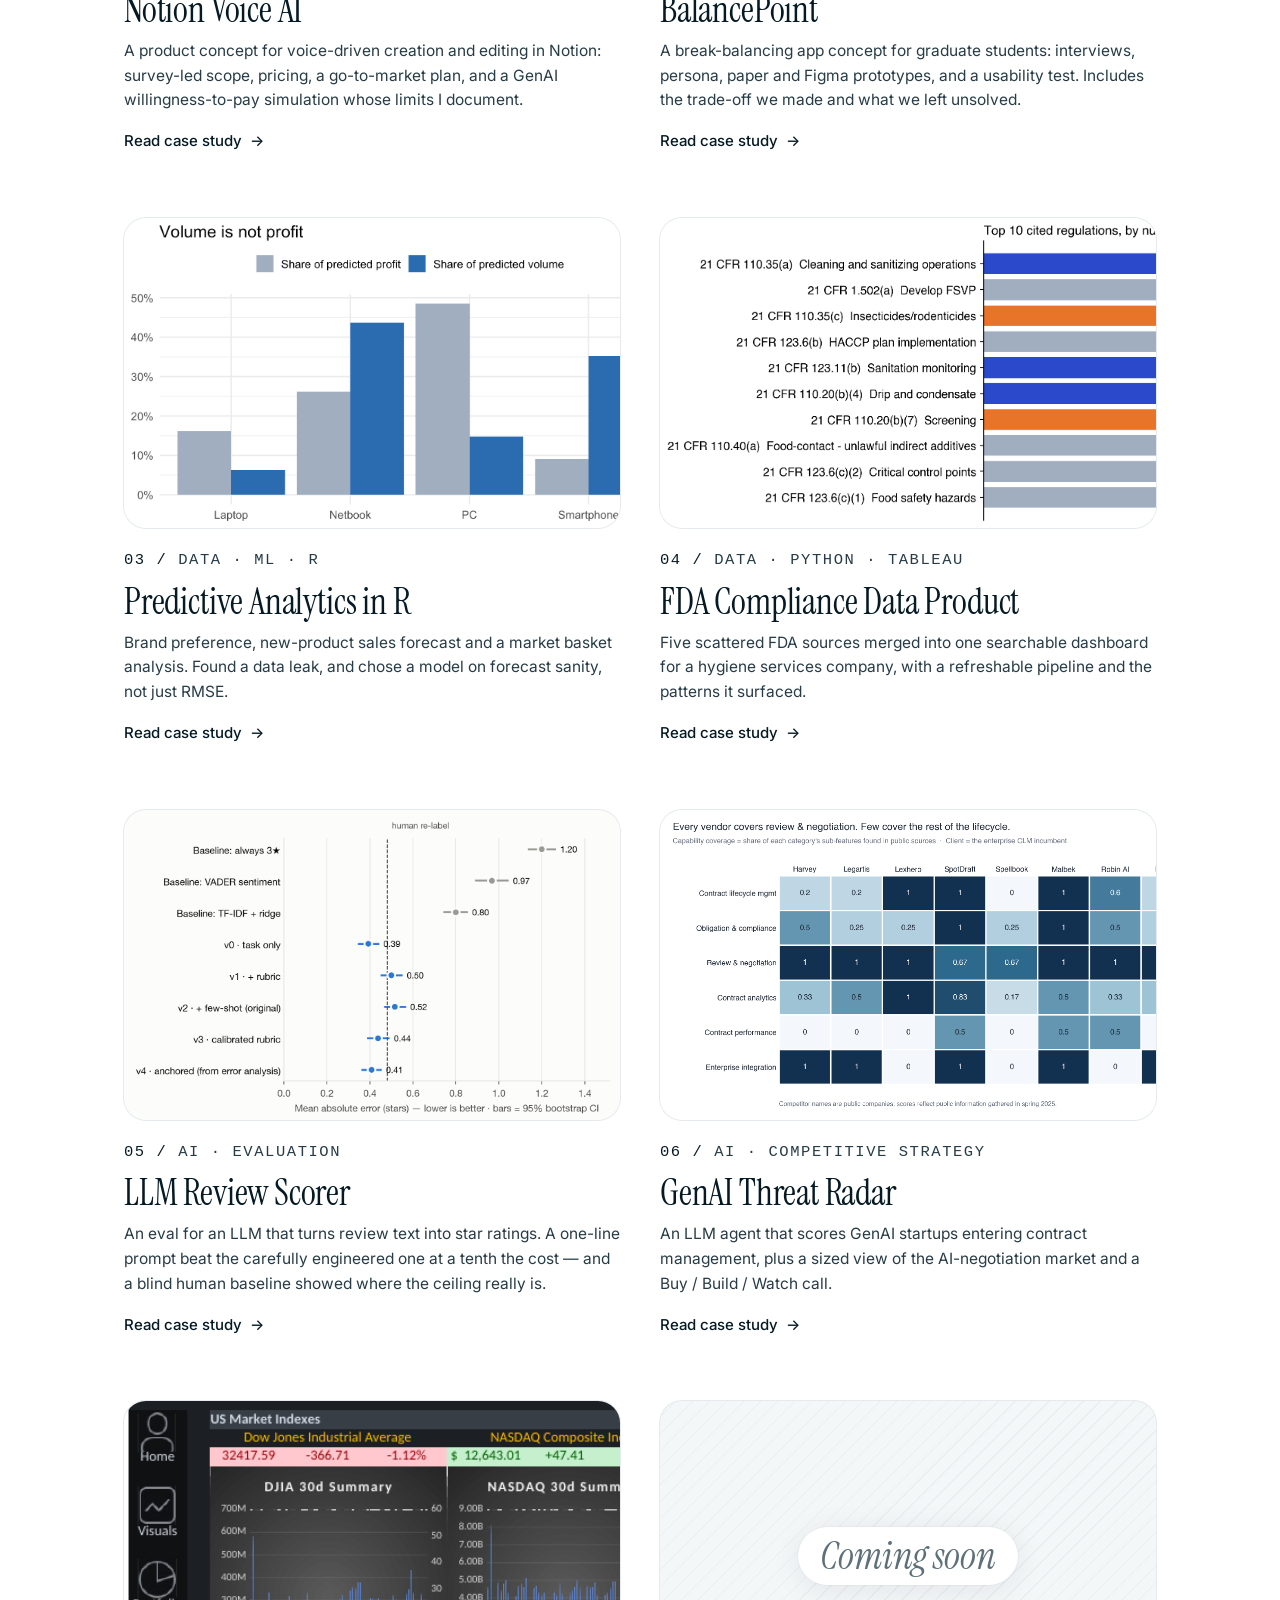
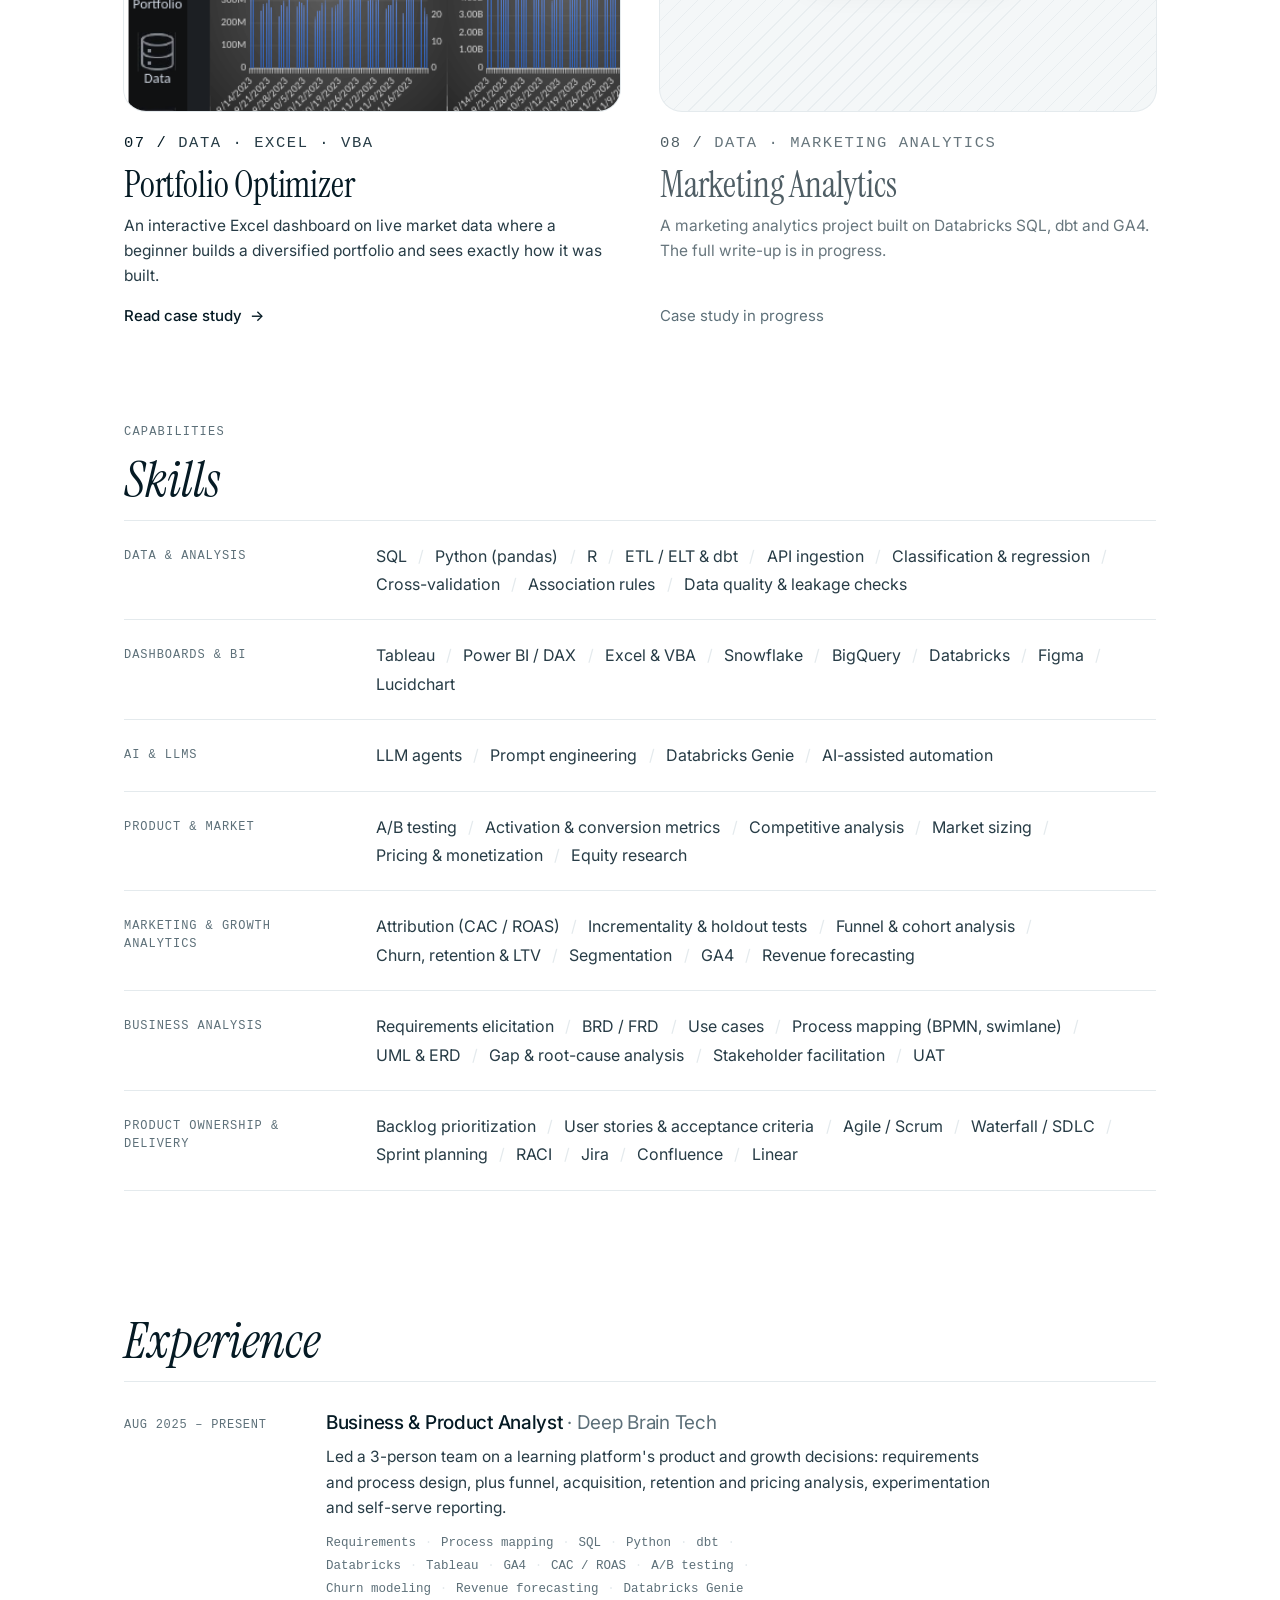
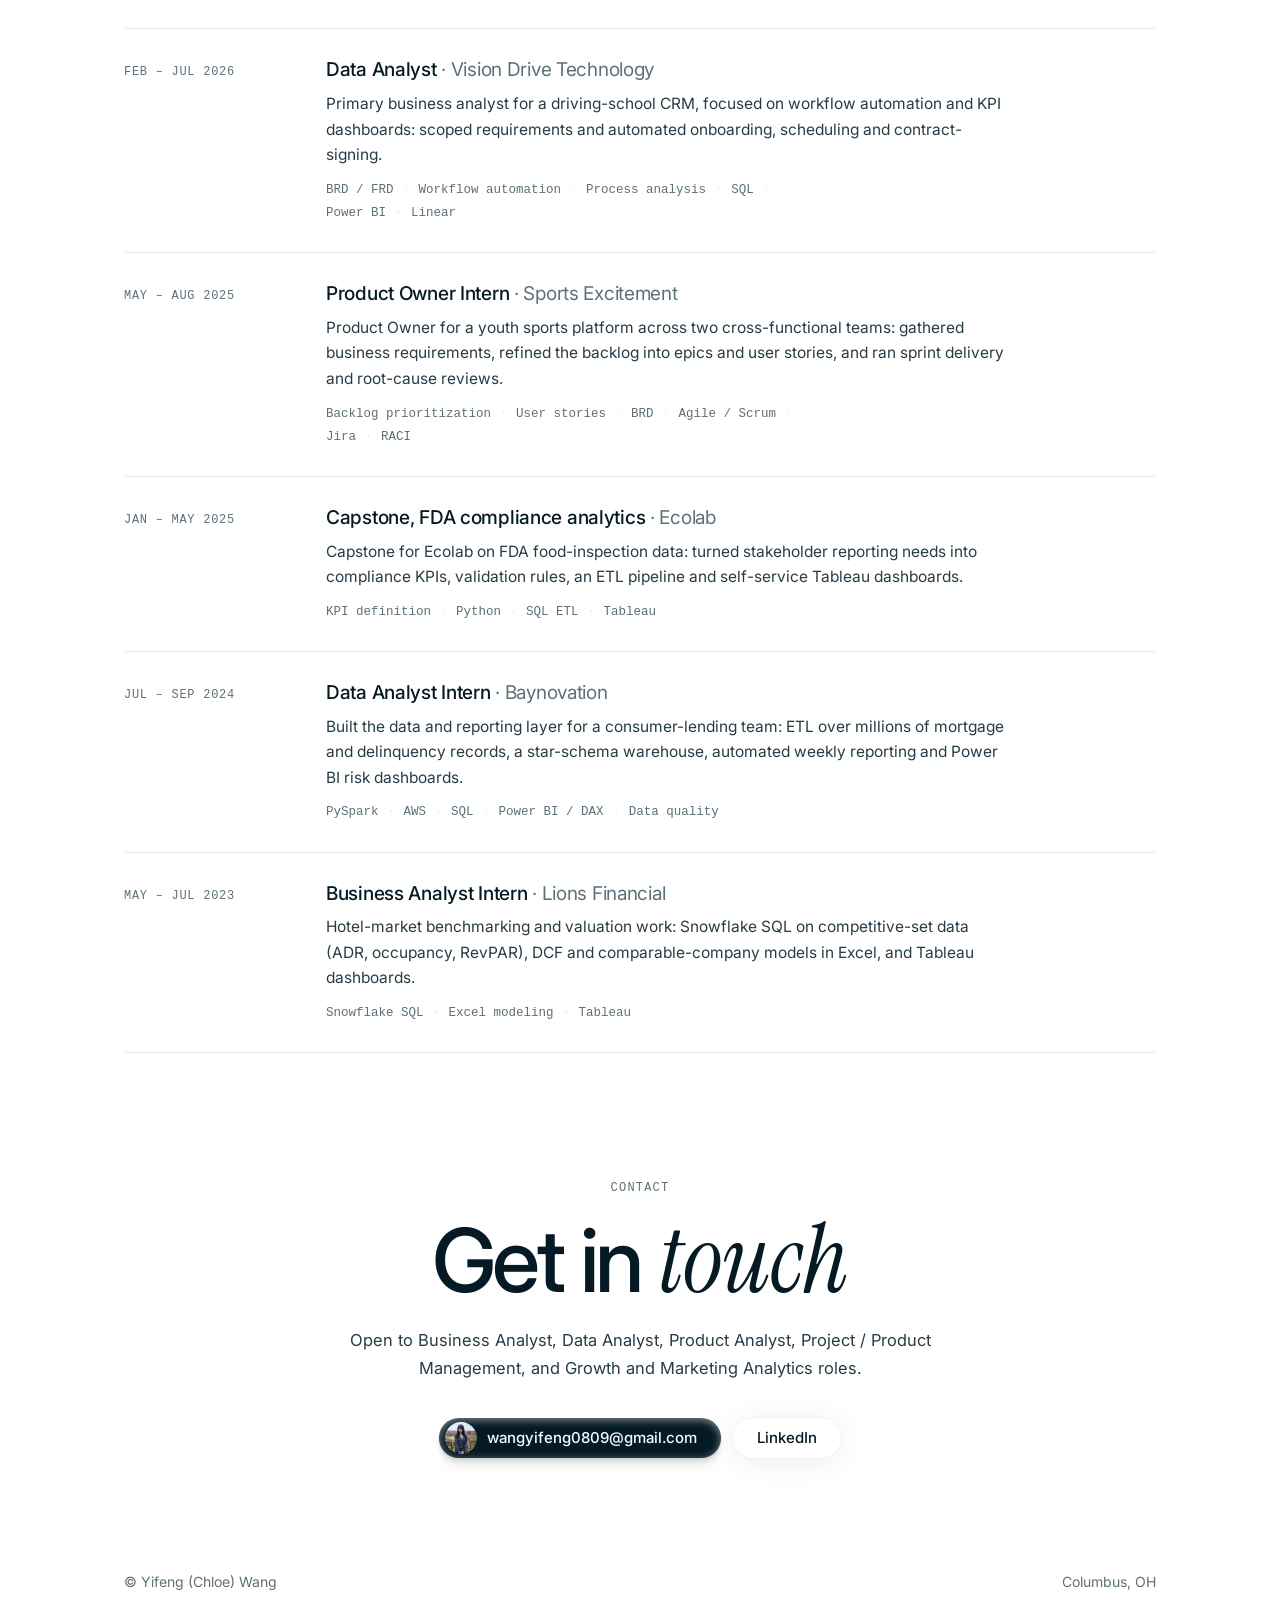
==== commit b1a2ff80: "Marketing Analytics card: coming soon, not clickable Co-Authored-By: Claude Sonnet 5.5 <noreply@anth" ====
--- a/index.html
+++ b/index.html
@@ -128,15 +128,15 @@
       </div>
     </a>
 
-    <a class="card reveal" href="projects/marketing-analytics.html" data-tags="data">
+    <div class="card coming reveal" data-tags="data" aria-disabled="true">
       <div class="thumb empty"><span>Coming soon</span></div>
       <div class="body">
-        <p class="kicker">Data · Marketing analytics <span class="badge">In progress</span></p>
+        <p class="kicker">Data · Marketing analytics</p>
         <h3>Marketing Analytics</h3>
         <p>A marketing analytics project built on Databricks SQL, dbt and GA4. The full write-up is in progress.</p>
-        <span class="more">View status</span>
-      </div>
-    </a>
+        <span class="more soon">Case study in progress</span>
+      </div>
+    </div>
 
   </div>
 </div></section>
--- a/css/style.css
+++ b/css/style.css
@@ -214,8 +214,12 @@
 .gallery::after{content:"";flex:0 0 1px}
 @media(min-width:900px){.article{max-width:840px}}
 
-/* in-progress project */
-.badge{display:inline-block;font-size:11.5px;font-weight:700;letter-spacing:.06em;text-transform:uppercase;
-  padding:3px 10px;border-radius:999px;background:color-mix(in srgb,var(--warm) 16%,transparent);color:var(--warm);margin-left:8px;vertical-align:middle}
-.card .thumb.empty span{font-weight:650;letter-spacing:-.01em}
-.card .thumb.empty{display:grid;place-items:center;color:var(--muted);font-size:15px}
+/* in-progress project: visible but not clickable */
+.card.coming{cursor:default}
+.card.coming .thumb.empty{display:grid;place-items:center;background:var(--tint);
+  background-image:repeating-linear-gradient(135deg,transparent 0 11px,color-mix(in srgb,var(--line) 70%,transparent) 11px 12px)}
+.card.coming .thumb.empty span{font:italic 400 clamp(28px,3.4vw,38px)/1 var(--serif);color:var(--muted);
+  background:var(--bg);padding:10px 22px;border-radius:999px;box-shadow:var(--shadow-soft)}
+.card.coming h3,.card.coming p{opacity:.7}
+.card .more.soon{color:var(--muted);font-weight:400}
+.card .more.soon::after{content:none}
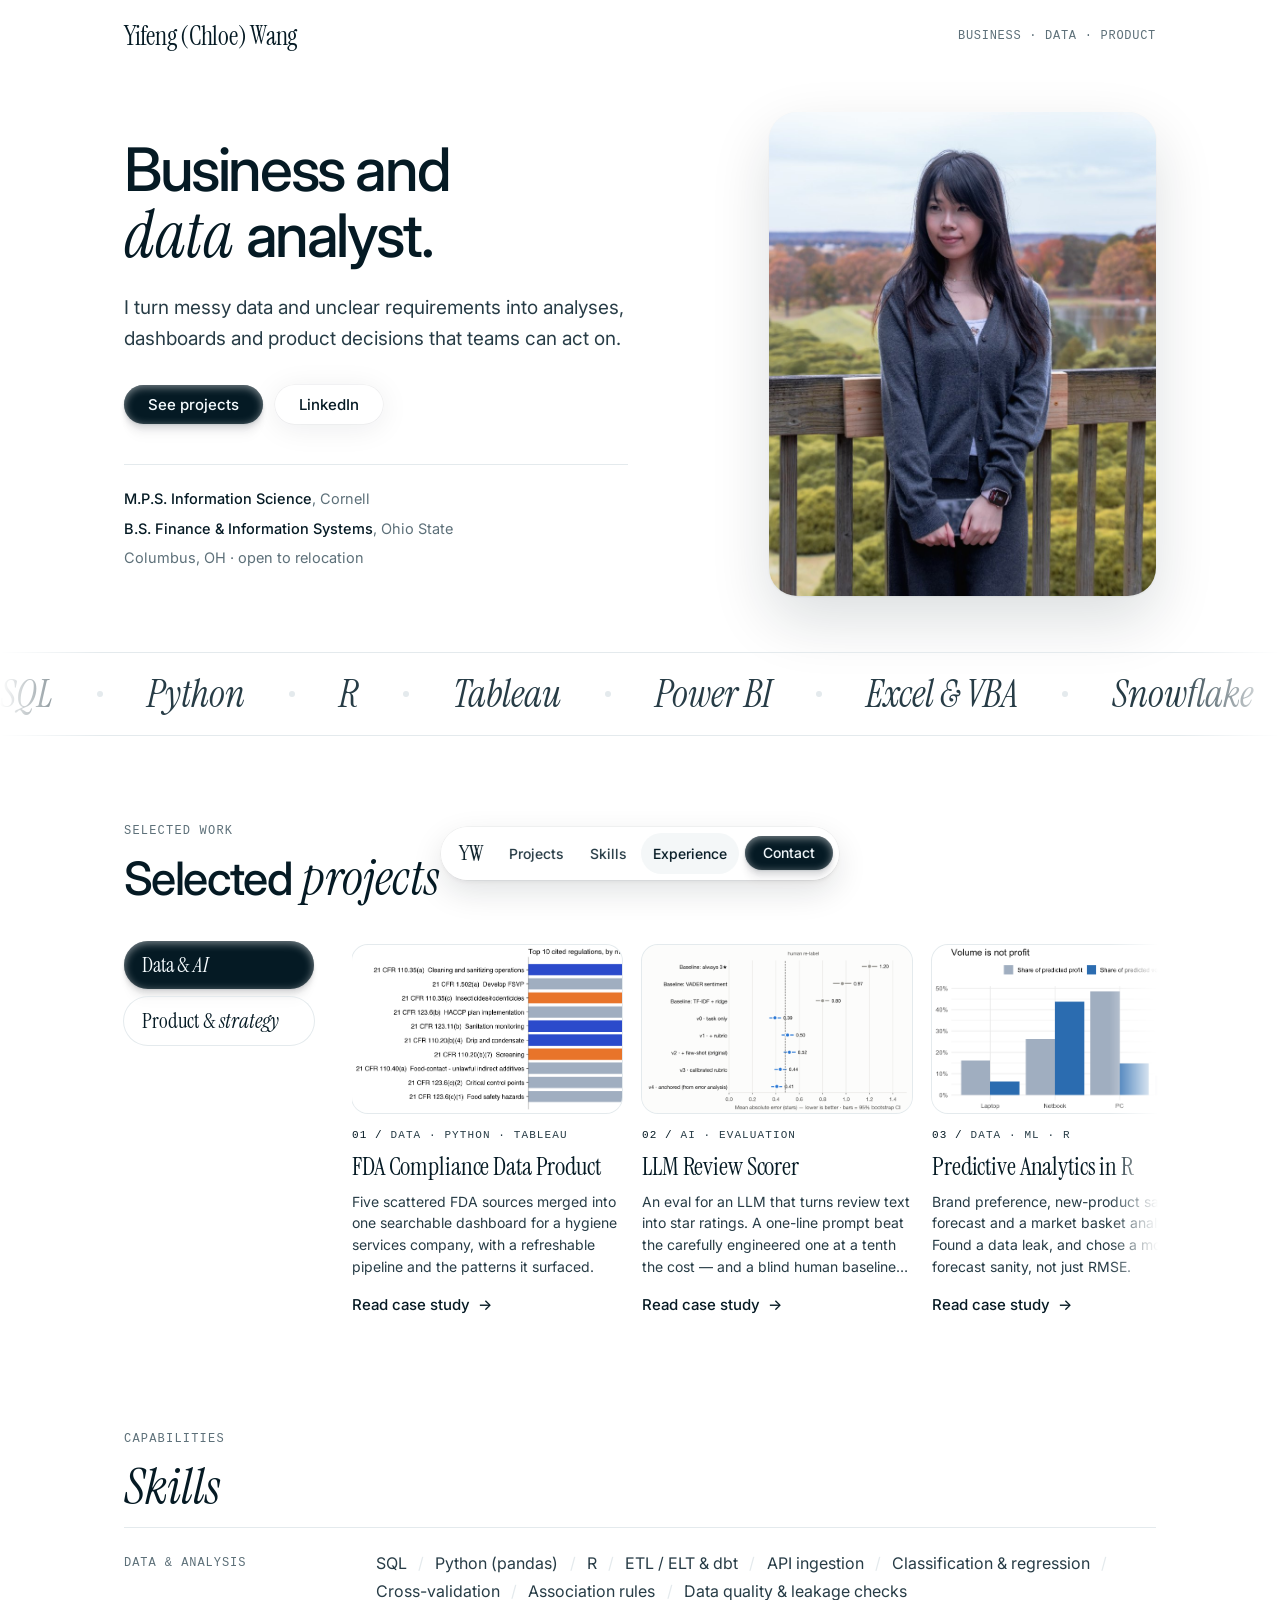
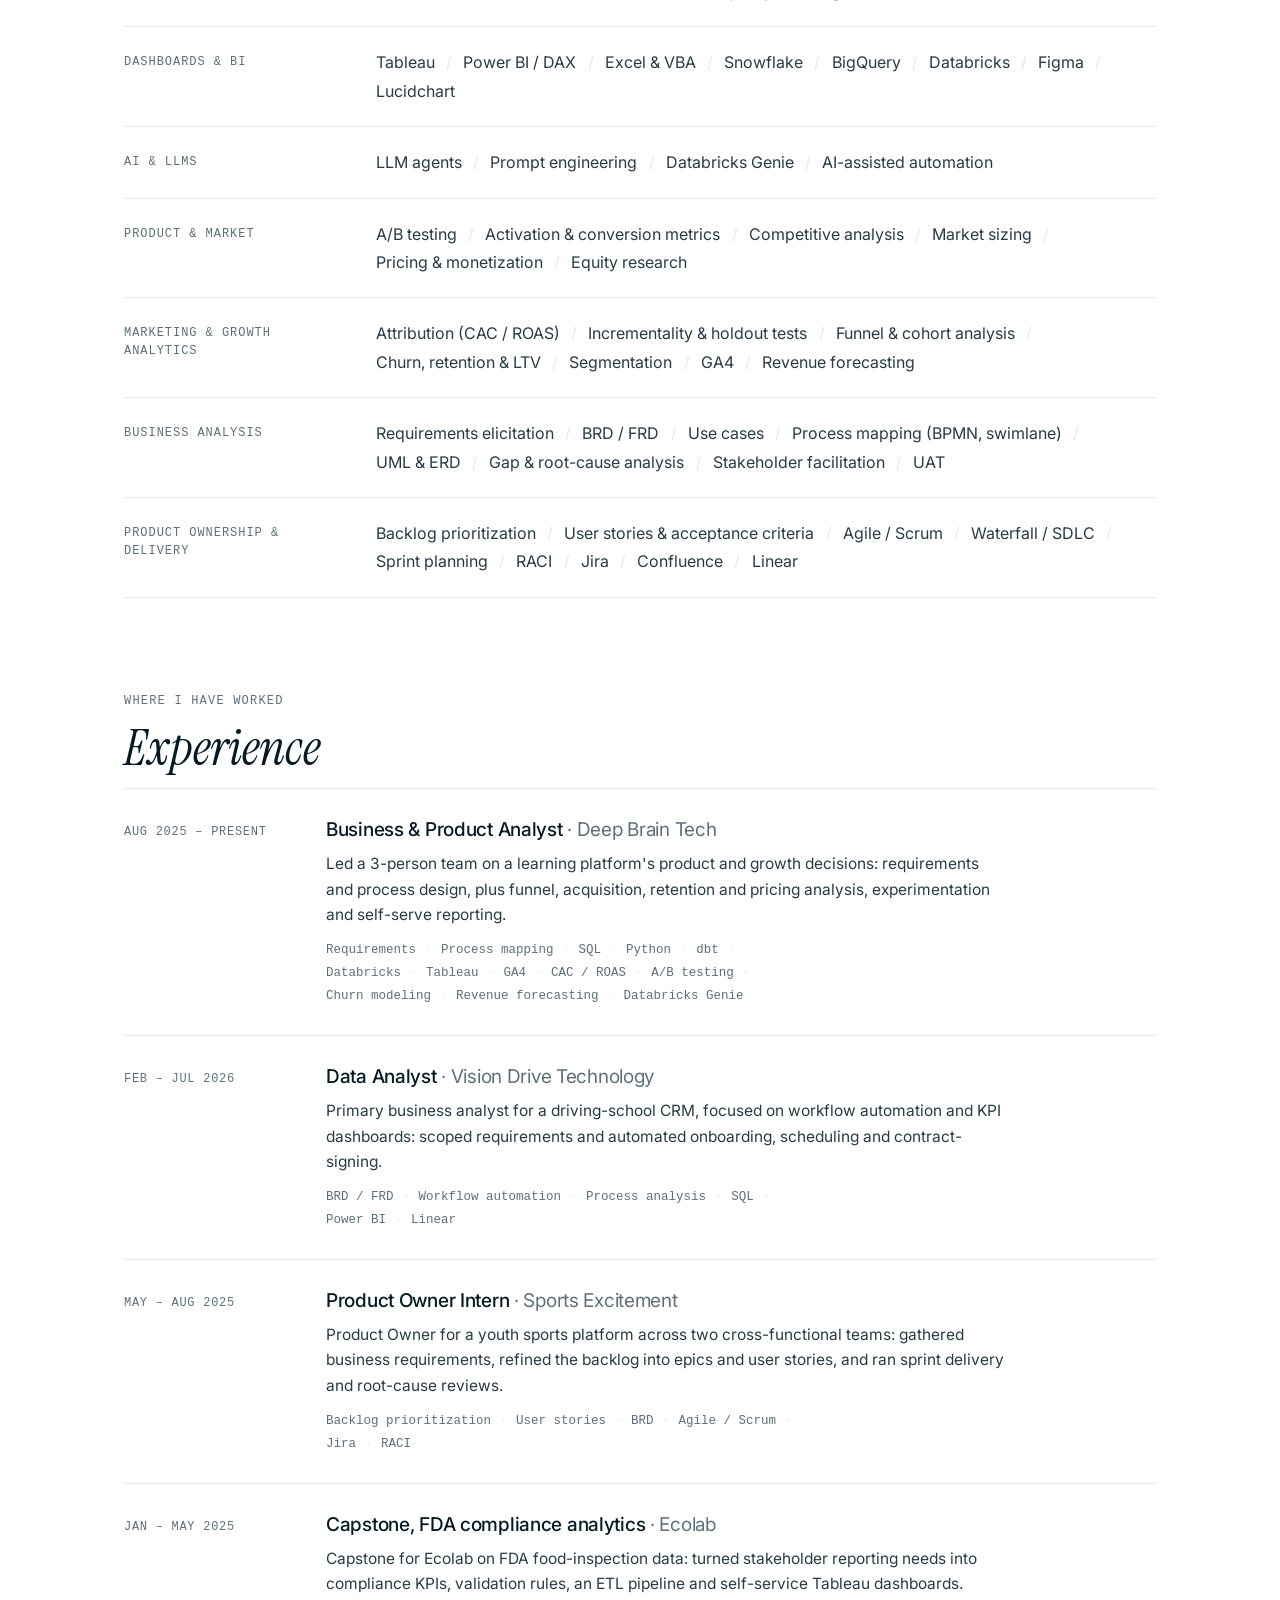
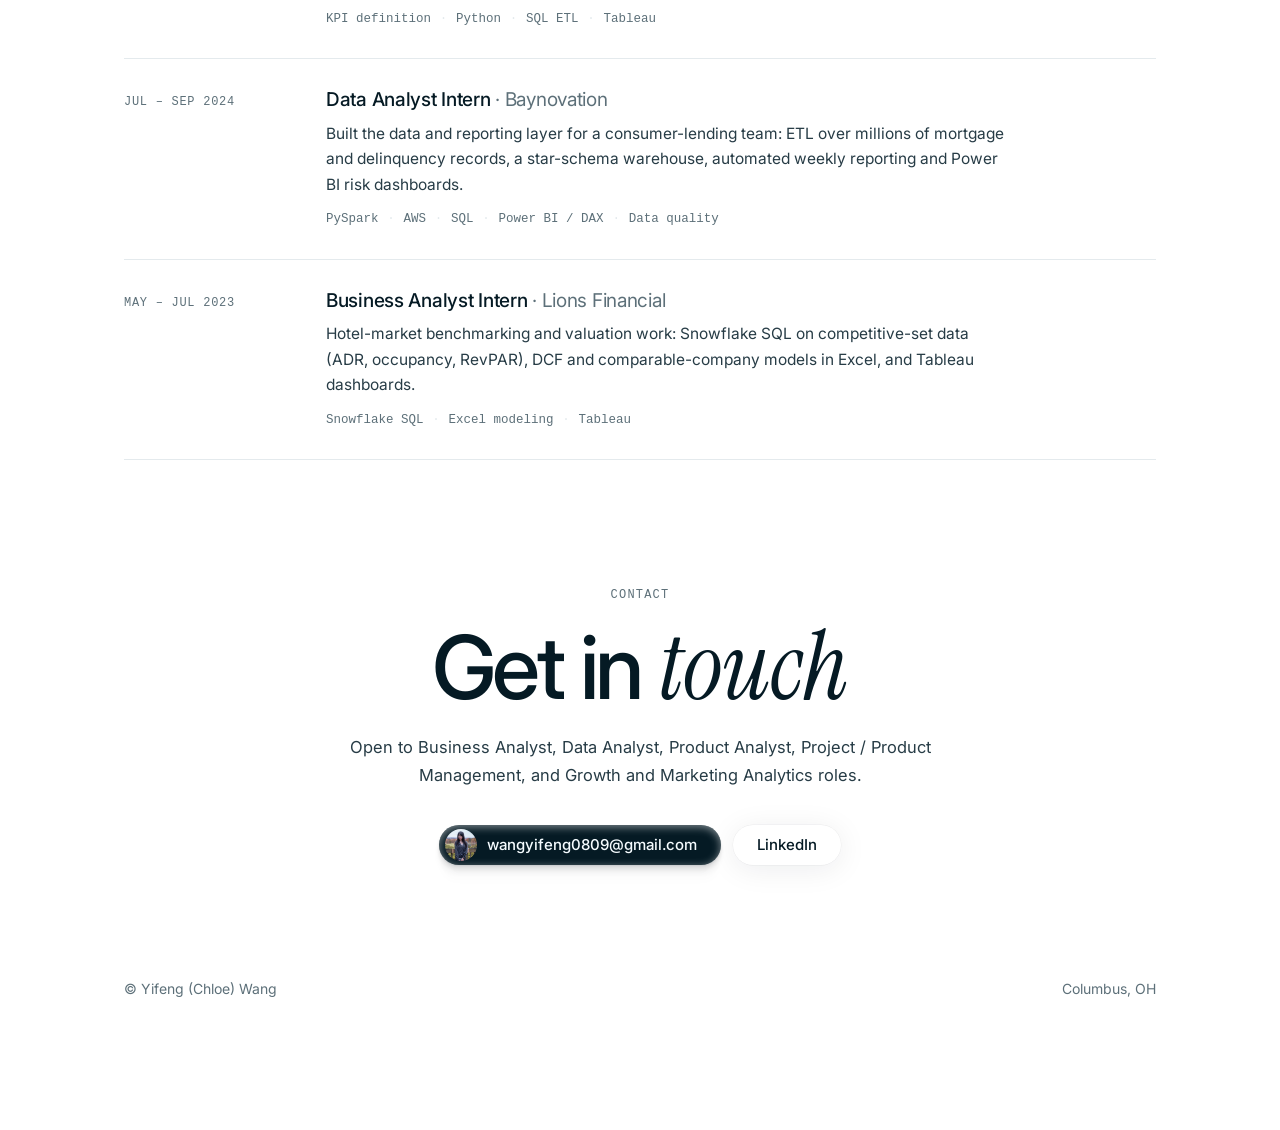
==== commit 8c48f45a: "Home: category picker for projects, simpler hero copy Co-Authored-By: Claude Sonnet 5.5 <noreply@ant" ====
--- a/index.html
+++ b/index.html
@@ -18,8 +18,8 @@
 <main id="top">
 <div class="wrap hero">
   <div class="hero-text">
-    <h1 class="reveal" style="--d:.1s">Business and <em>data</em> analyst for product, growth and marketing <em>questions.</em></h1>
-    <p class="sub reveal" style="--d:.2s">I turn messy data and unclear requirements into analyses, experiments, dashboards and product decisions that teams can act on. Below: selected projects in product strategy, predictive analytics, LLM evaluation and dashboards, plus work experience.</p>
+    <h1 class="reveal" style="--d:.1s">Business and <em>data</em> analyst.</h1>
+    <p class="sub reveal" style="--d:.2s">I turn messy data and unclear requirements into analyses, dashboards and product decisions that teams can act on.</p>
     <div class="cta reveal" style="--d:.3s">
       <a class="btn primary" href="#projects">See projects</a>
       <a class="btn" href="https://www.linkedin.com/in/yf289">LinkedIn</a>
@@ -49,36 +49,36 @@
 <section id="projects"><div class="wrap">
   <p class="eyebrow reveal">Selected work</p>
   <h2 class="reveal" style="--d:.05s">Selected <em>projects</em></h2>
-  <p class="section-sub reveal" style="--d:.1s">Each page starts with the problem and ends with what the data could not support.</p>
-  <div class="filters reveal" style="--d:.15s" role="group" aria-label="Filter projects">
-    <button type="button" data-filter="all" aria-pressed="true">All</button>
-    <button type="button" data-filter="ai" aria-pressed="false">AI</button>
-    <button type="button" data-filter="data" aria-pressed="false">Data &amp; ML</button>
-    <button type="button" data-filter="strategy" aria-pressed="false">Product &amp; market</button>
-  </div>
-  <div class="grid" id="project-grid">
-
-    <a class="card reveal" href="projects/notion-voice-ai.html" data-tags="ai strategy">
-      <div class="thumb"><img loading="lazy" src="assets/notion-voice-ai/04-restructure-result.png" alt="Mockup of a voice command turning a paragraph into a table in Notion"></div>
-      <div class="body">
-        <p class="kicker">Product · AI</p>
-        <h3>Notion Voice AI</h3>
-        <p>A product concept for voice-driven creation and editing in Notion: survey-led scope, pricing, a go-to-market plan, and a GenAI willingness-to-pay simulation whose limits I document.</p>
-        <span class="more">Read case study</span>
-      </div>
-    </a>
-
-    <a class="card reveal" href="projects/balancepoint.html" data-tags="strategy">
-      <div class="thumb"><img loading="lazy" src="assets/info5355/cover.png" alt="Three screens of the BalancePoint app: break timer, cycle suggestion and task list"></div>
-      <div class="body">
-        <p class="kicker">Product · User research</p>
-        <h3>BalancePoint</h3>
-        <p>A break-balancing app concept for graduate students: interviews, persona, paper and Figma prototypes, and a usability test. Includes the trade-off we made and what we left unsolved.</p>
-        <span class="more">Read case study</span>
-      </div>
-    </a>
-
-    <a class="card reveal" href="projects/pta-r-analytics.html" data-tags="data">
+  <div class="picker reveal" style="--d:.1s">
+    <div class="cats" role="tablist" aria-label="Project categories">
+      <button type="button" role="tab" id="tab-data" aria-controls="panel-data" aria-selected="true"><span class="t">Data &amp; <em>AI</em></span></button>
+      <button type="button" role="tab" id="tab-product" aria-controls="panel-product" aria-selected="false"><span class="t">Product &amp; <em>strategy</em></span></button>
+    </div>
+    <div class="panels">
+  <div class="panel" id="panel-data" role="tabpanel" aria-labelledby="tab-data">
+    <div class="grid">
+
+    <a class="card" href="projects/ecolab-fda-data-product.html">
+      <div class="thumb"><img loading="lazy" src="assets/ecolab-fda/charts/03-top-cfr.png" alt="Bar chart of the most-cited FDA food regulations"></div>
+      <div class="body">
+        <p class="kicker">Data · Python · Tableau</p>
+        <h3>FDA Compliance Data Product</h3>
+        <p>Five scattered FDA sources merged into one searchable dashboard for a hygiene services company, with a refreshable pipeline and the patterns it surfaced.</p>
+        <span class="more">Read case study</span>
+      </div>
+    </a>
+
+    <a class="card" href="projects/llm-review-scorer.html">
+      <div class="thumb"><img loading="lazy" src="assets/review-scorer/01-mae-by-method.png" alt="Mean absolute error by method, with confidence intervals and a human baseline"></div>
+      <div class="body">
+        <p class="kicker">AI · Evaluation</p>
+        <h3>LLM Review Scorer</h3>
+        <p>An eval for an LLM that turns review text into star ratings. A one-line prompt beat the carefully engineered one at a tenth the cost — and a blind human baseline showed where the ceiling really is.</p>
+        <span class="more">Read case study</span>
+      </div>
+    </a>
+
+    <a class="card" href="projects/pta-r-analytics.html">
       <div class="thumb"><img loading="lazy" src="assets/pta-r-analytics/charts/sales-03-volume-vs-profit.png" alt="Bar chart comparing share of predicted volume and profit by product type"></div>
       <div class="body">
         <p class="kicker">Data · ML · R</p>
@@ -88,37 +88,7 @@
       </div>
     </a>
 
-    <a class="card reveal" href="projects/ecolab-fda-data-product.html" data-tags="data">
-      <div class="thumb"><img loading="lazy" src="assets/ecolab-fda/charts/03-top-cfr.png" alt="Bar chart of the most-cited FDA food regulations"></div>
-      <div class="body">
-        <p class="kicker">Data · Python · Tableau</p>
-        <h3>FDA Compliance Data Product</h3>
-        <p>Five scattered FDA sources merged into one searchable dashboard for a hygiene services company, with a refreshable pipeline and the patterns it surfaced.</p>
-        <span class="more">Read case study</span>
-      </div>
-    </a>
-
-    <a class="card reveal" href="projects/llm-review-scorer.html" data-tags="ai data">
-      <div class="thumb"><img loading="lazy" src="assets/review-scorer/01-mae-by-method.png" alt="Mean absolute error by method, with confidence intervals and a human baseline"></div>
-      <div class="body">
-        <p class="kicker">AI · Evaluation</p>
-        <h3>LLM Review Scorer</h3>
-        <p>An eval for an LLM that turns review text into star ratings. A one-line prompt beat the carefully engineered one at a tenth the cost — and a blind human baseline showed where the ceiling really is.</p>
-        <span class="more">Read case study</span>
-      </div>
-    </a>
-
-    <a class="card reveal" href="projects/genai-threat-radar.html" data-tags="ai strategy">
-      <div class="thumb"><img loading="lazy" src="assets/clm-genai-competitive/05-capability-heatmap.png" alt="Capability heatmap of GenAI contract-management startups"></div>
-      <div class="body">
-        <p class="kicker">AI · Competitive strategy</p>
-        <h3>GenAI Threat Radar</h3>
-        <p>An LLM agent that scores GenAI startups entering contract management, plus a sized view of the AI-negotiation market and a Buy / Build / Watch call.</p>
-        <span class="more">Read case study</span>
-      </div>
-    </a>
-
-    <a class="card reveal" href="projects/portfolio-optimizer.html" data-tags="data">
+    <a class="card" href="projects/portfolio-optimizer.html">
       <div class="thumb"><img loading="lazy" src="assets/excel-optimizer/01-home-overview.png" alt="Portfolio Optimizer home dashboard"></div>
       <div class="body">
         <p class="kicker">Data · Excel · VBA</p>
@@ -128,7 +98,7 @@
       </div>
     </a>
 
-    <div class="card coming reveal" data-tags="data" aria-disabled="true">
+    <div class="card coming" aria-disabled="true">
       <div class="thumb empty"><span>Coming soon</span></div>
       <div class="body">
         <p class="kicker">Data · Marketing analytics</p>
@@ -138,6 +108,44 @@
       </div>
     </div>
 
+    </div>
+  </div>
+  <div class="panel" id="panel-product" role="tabpanel" aria-labelledby="tab-product">
+    <div class="grid">
+
+    <a class="card" href="projects/notion-voice-ai.html">
+      <div class="thumb"><img loading="lazy" src="assets/notion-voice-ai/04-restructure-result.png" alt="Mockup of a voice command turning a paragraph into a table in Notion"></div>
+      <div class="body">
+        <p class="kicker">Product · AI</p>
+        <h3>Notion Voice AI</h3>
+        <p>A product concept for voice-driven creation and editing in Notion: survey-led scope, pricing, a go-to-market plan, and a GenAI willingness-to-pay simulation whose limits I document.</p>
+        <span class="more">Read case study</span>
+      </div>
+    </a>
+
+    <a class="card" href="projects/genai-threat-radar.html">
+      <div class="thumb"><img loading="lazy" src="assets/clm-genai-competitive/05-capability-heatmap.png" alt="Capability heatmap of GenAI contract-management startups"></div>
+      <div class="body">
+        <p class="kicker">AI · Competitive strategy</p>
+        <h3>GenAI Threat Radar</h3>
+        <p>An LLM agent that scores GenAI startups entering contract management, plus a sized view of the AI-negotiation market and a Buy / Build / Watch call.</p>
+        <span class="more">Read case study</span>
+      </div>
+    </a>
+
+    <a class="card" href="projects/balancepoint.html">
+      <div class="thumb"><img loading="lazy" src="assets/info5355/cover.png" alt="Three screens of the BalancePoint app: break timer, cycle suggestion and task list"></div>
+      <div class="body">
+        <p class="kicker">Product · User research</p>
+        <h3>BalancePoint</h3>
+        <p>A break-balancing app concept for graduate students: interviews, persona, paper and Figma prototypes, and a usability test. Includes the trade-off we made and what we left unsolved.</p>
+        <span class="more">Read case study</span>
+      </div>
+    </a>
+
+    </div>
+  </div>
+    </div>
   </div>
 </div></section>
 
--- a/css/style.css
+++ b/css/style.css
@@ -223,3 +223,29 @@
 .card.coming h3,.card.coming p{opacity:.7}
 .card .more.soon{color:var(--muted);font-weight:400}
 .card .more.soon::after{content:none}
+
+/* project picker: categories on the left, a compact scroller on the right */
+.picker{display:grid;grid-template-columns:190px minmax(0,1fr);gap:40px;margin-top:36px;align-items:start}
+.cats{display:grid;gap:8px}
+.cats button{all:unset;box-sizing:border-box;cursor:pointer;display:block;padding:12px 18px;border-radius:999px;
+  box-shadow:0 0 0 1px var(--line);transition:box-shadow .3s var(--ease),background .3s,transform .3s var(--ease)}
+.cats button:hover{box-shadow:0 0 0 1px var(--ink-2)}
+.cats button:focus-visible{outline:2px solid var(--ink);outline-offset:3px}
+.cats button[aria-selected="true"]{background:var(--btn-bg);color:var(--btn-ink);box-shadow:var(--shadow-primary)}
+.cats .t{display:block;font:400 21px/1.15 var(--serif);letter-spacing:-.005em;white-space:nowrap}
+.cats .t em{font-size:1em}
+.panel[hidden]{display:none}
+.panel .grid{display:flex;gap:20px;overflow-x:auto;scroll-snap-type:x proximity;padding:4px 2px 18px;margin:0 -2px;
+  scrollbar-width:thin;scrollbar-color:var(--line) transparent;
+  -webkit-mask-image:linear-gradient(90deg,#000 94%,transparent);mask-image:linear-gradient(90deg,#000 94%,transparent)}
+.panel .card{flex:0 0 clamp(230px,26vw,270px);scroll-snap-align:start;gap:14px}
+.panel .card .thumb{border-radius:16px}
+.panel .card h3{font-size:25px}
+.panel .card p{font-size:14px;line-height:1.55;display:-webkit-box;-webkit-line-clamp:4;-webkit-box-orient:vertical;overflow:hidden}
+.panel .card .kicker{font-size:11px;margin:0}
+.js .panel:not([hidden]){animation:fadeIn .45s var(--ease)}
+@media(max-width:860px){
+  .picker{grid-template-columns:minmax(0,1fr);gap:24px}
+  .cats{grid-template-columns:repeat(2,minmax(0,1fr))}
+  .cats .t{font-size:18px;text-align:center;white-space:normal}
+}
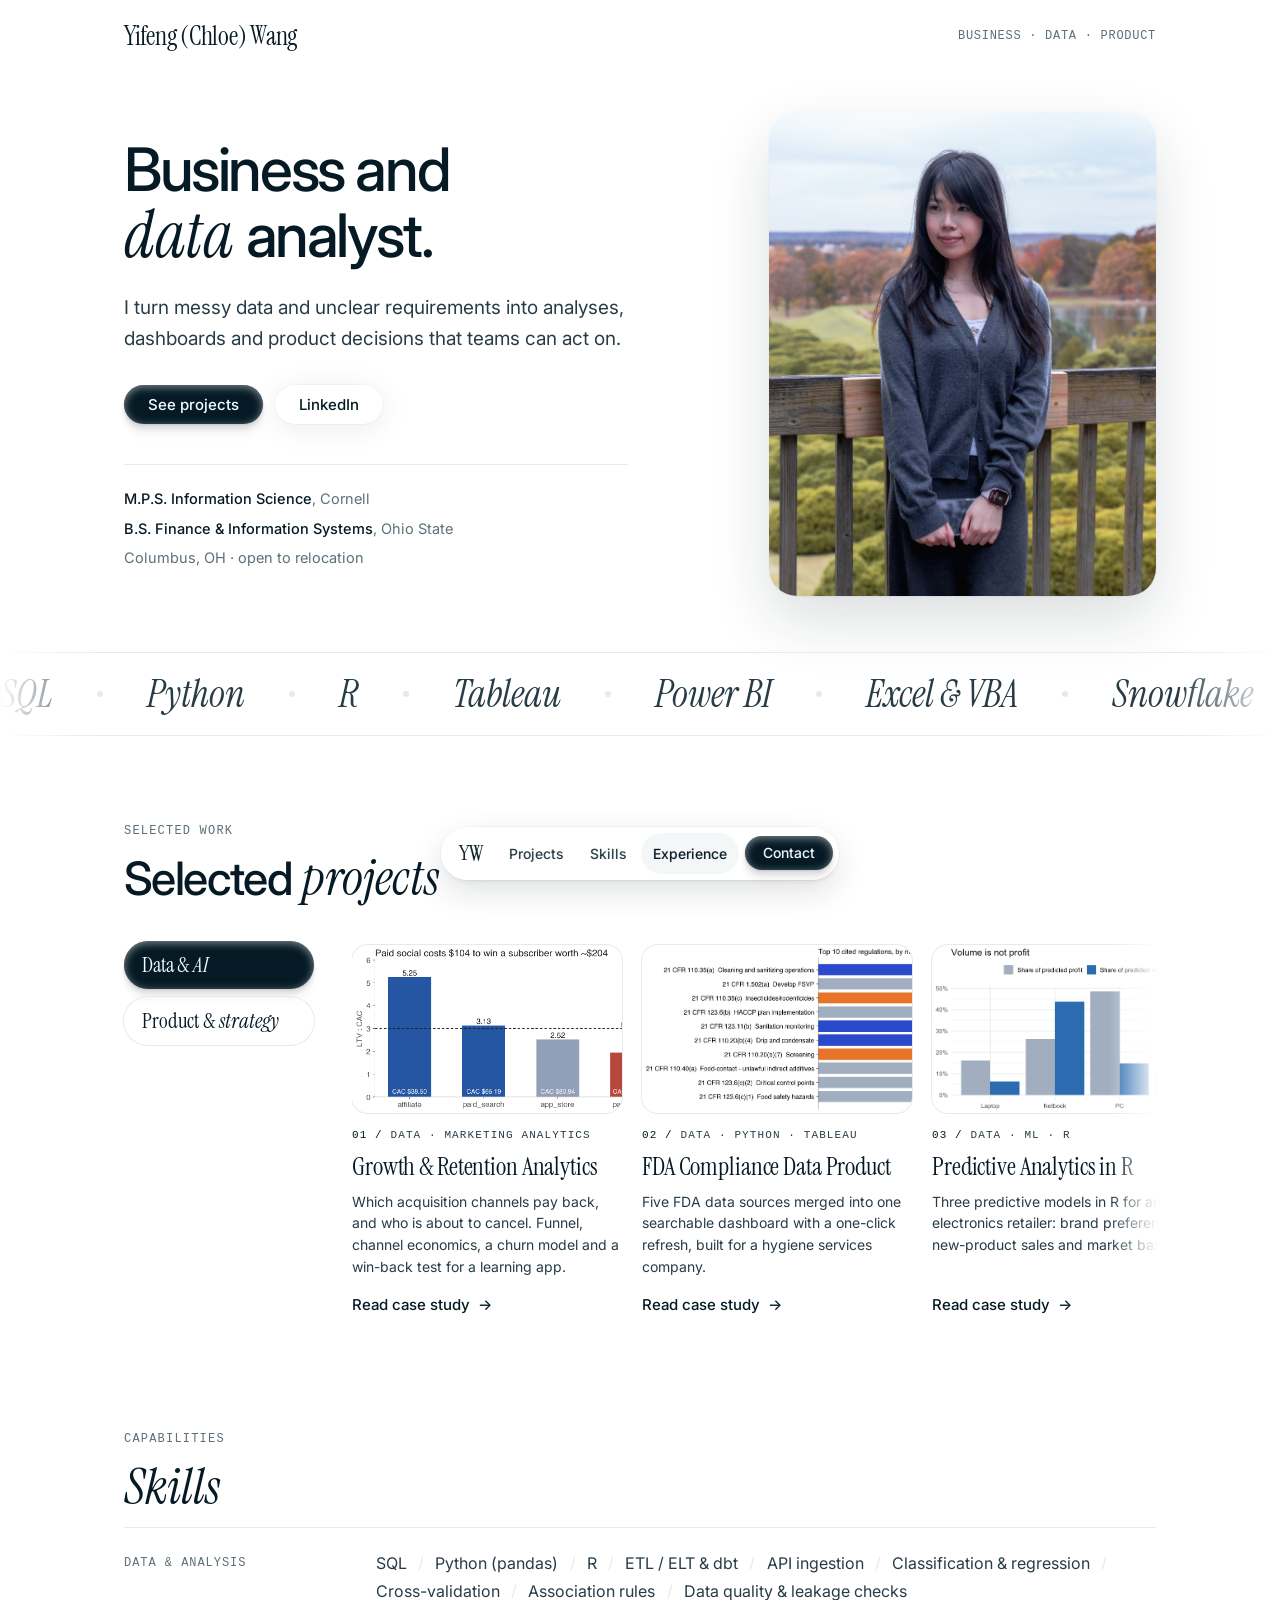
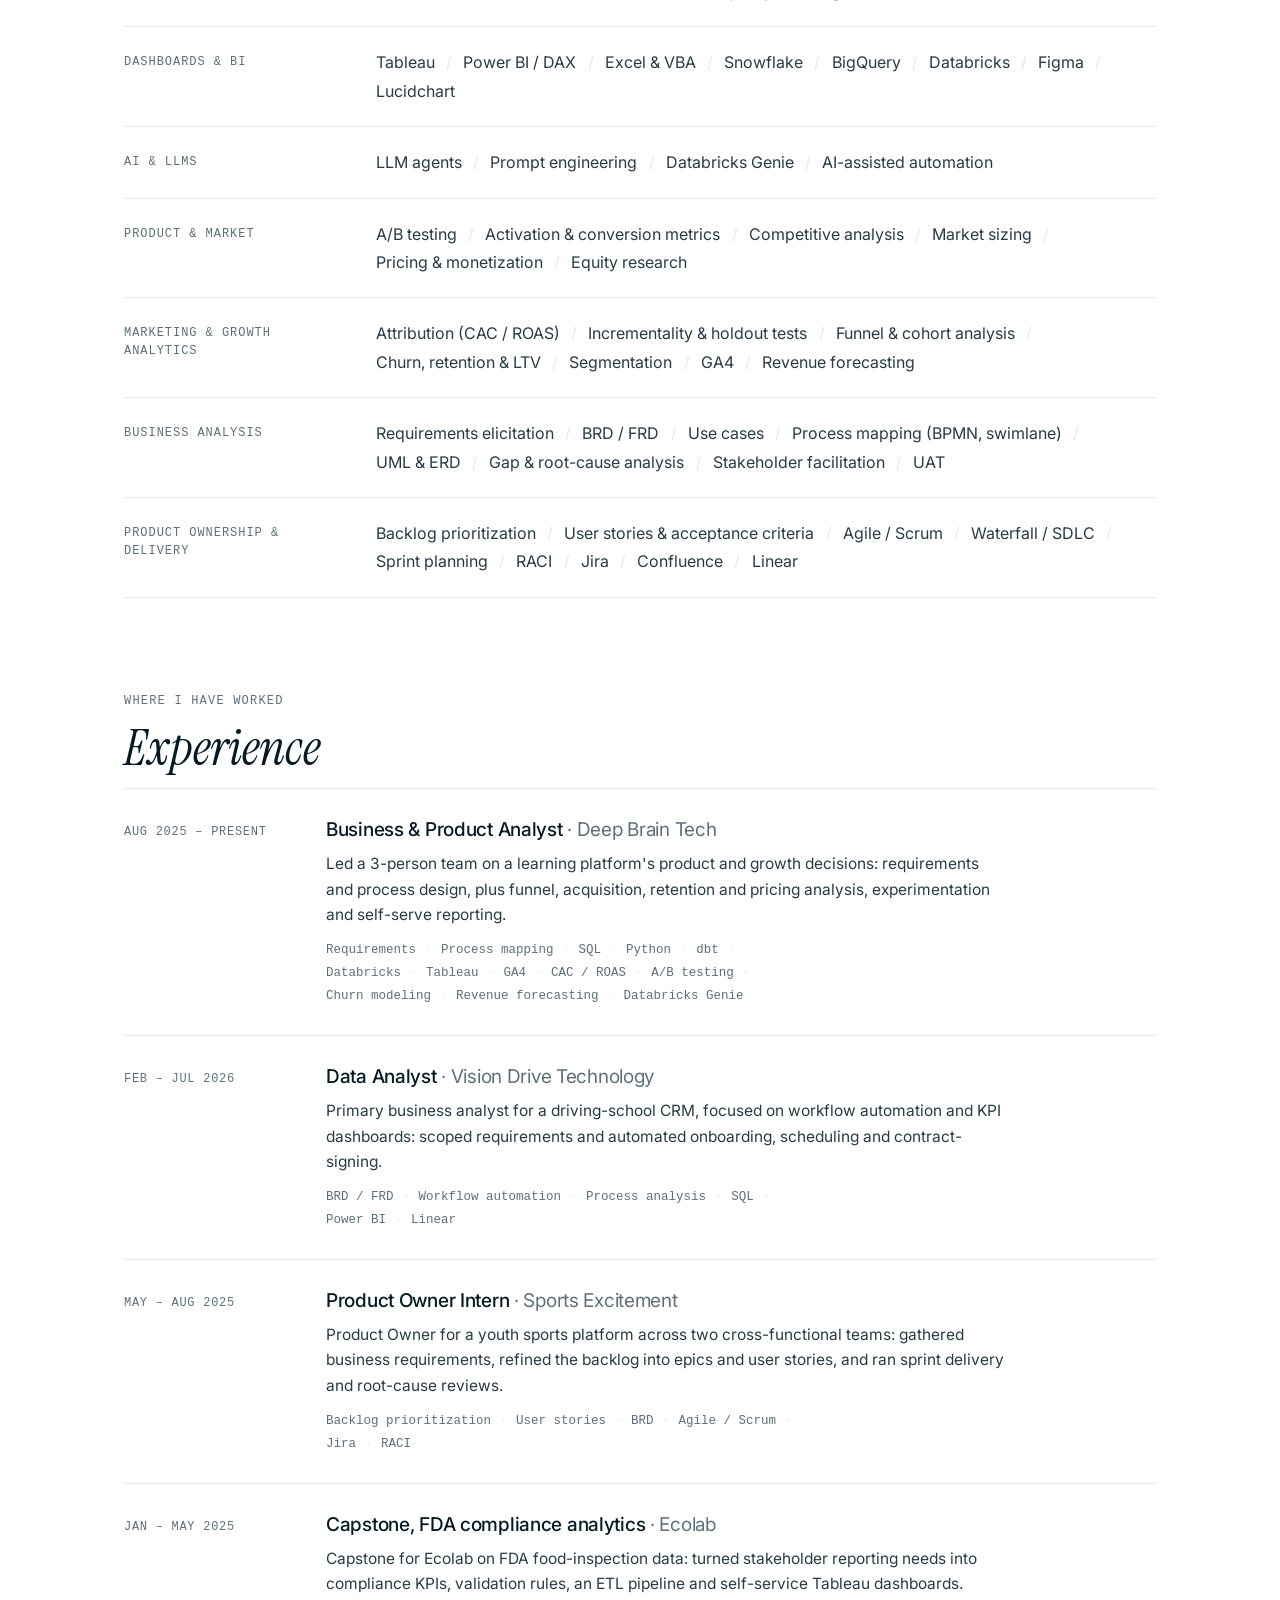
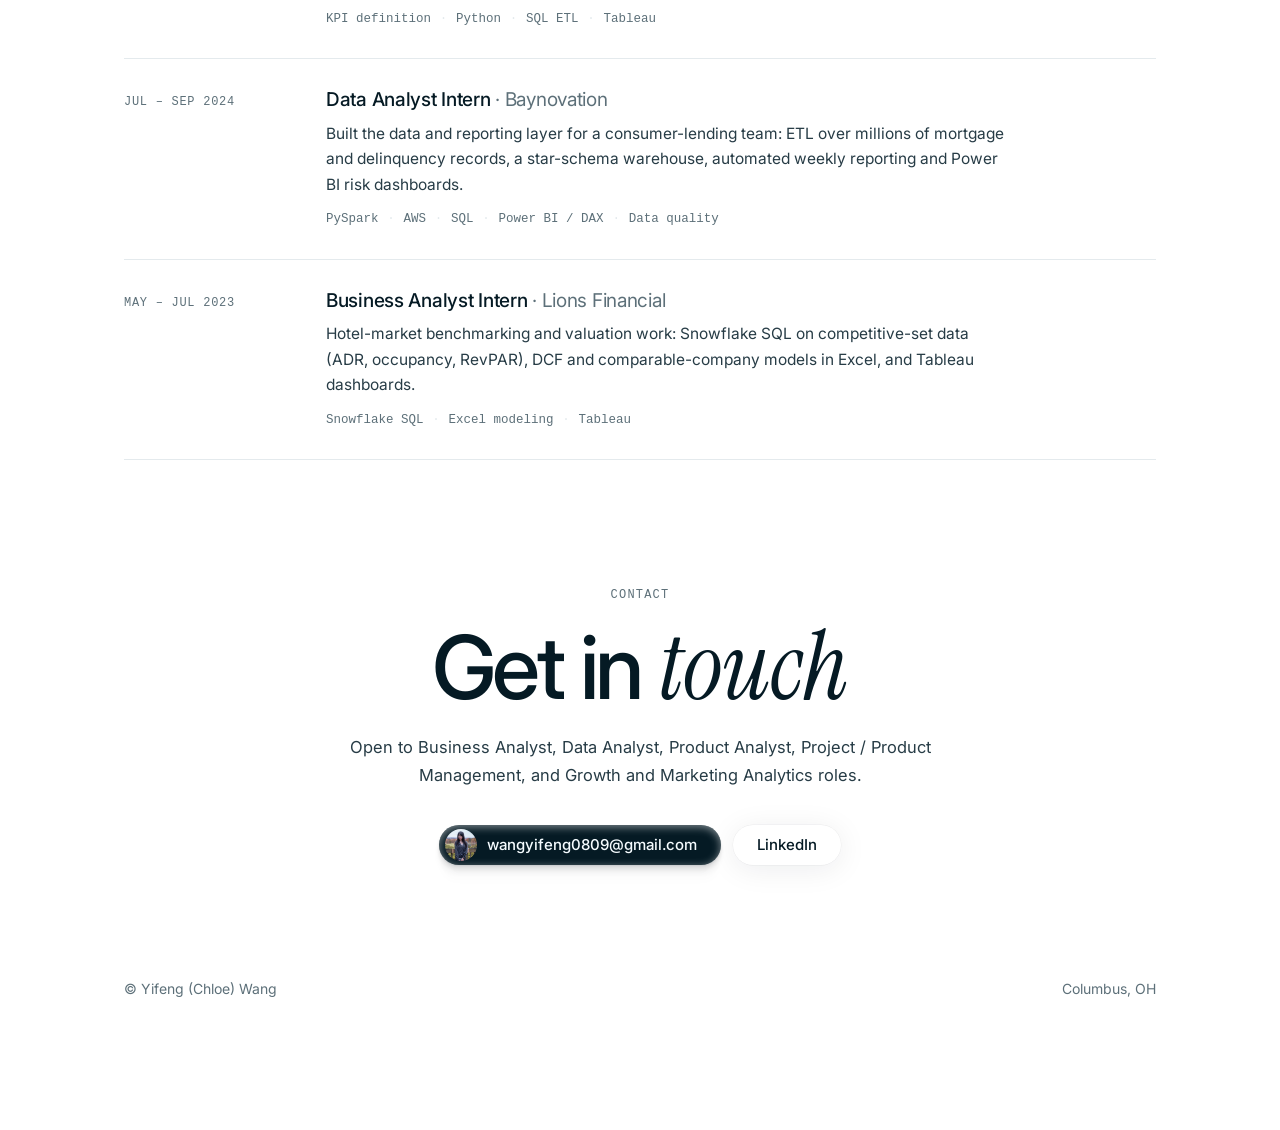
==== commit 7a5198a8: "Add Growth & Retention Analytics project; reorder projects; rewrite card summaries Co-Authored-By: C" ====
--- a/index.html
+++ b/index.html
@@ -58,12 +58,32 @@
   <div class="panel" id="panel-data" role="tabpanel" aria-labelledby="tab-data">
     <div class="grid">
 
+    <a class="card" href="projects/growth-retention-analytics.html">
+      <div class="thumb"><img loading="lazy" src="assets/growth-retention-analytics/charts/02-ltv-cac-by-channel.png" alt="LTV:CAC by acquisition channel, with paid social below the 3.0 bar"></div>
+      <div class="body">
+        <p class="kicker">Data · Marketing analytics</p>
+        <h3>Growth &amp; Retention Analytics</h3>
+        <p>Which acquisition channels pay back, and who is about to cancel. Funnel, channel economics, a churn model and a win-back test for a learning app.</p>
+        <span class="more">Read case study</span>
+      </div>
+    </a>
+
     <a class="card" href="projects/ecolab-fda-data-product.html">
       <div class="thumb"><img loading="lazy" src="assets/ecolab-fda/charts/03-top-cfr.png" alt="Bar chart of the most-cited FDA food regulations"></div>
       <div class="body">
         <p class="kicker">Data · Python · Tableau</p>
         <h3>FDA Compliance Data Product</h3>
-        <p>Five scattered FDA sources merged into one searchable dashboard for a hygiene services company, with a refreshable pipeline and the patterns it surfaced.</p>
+        <p>Five FDA data sources merged into one searchable dashboard with a one-click refresh, built for a hygiene services company.</p>
+        <span class="more">Read case study</span>
+      </div>
+    </a>
+
+    <a class="card" href="projects/pta-r-analytics.html">
+      <div class="thumb"><img loading="lazy" src="assets/pta-r-analytics/charts/sales-03-volume-vs-profit.png" alt="Bar chart comparing share of predicted volume and profit by product type"></div>
+      <div class="body">
+        <p class="kicker">Data · ML · R</p>
+        <h3>Predictive Analytics in R</h3>
+        <p>Three predictive models in R for an electronics retailer: brand preference, new-product sales and market basket.</p>
         <span class="more">Read case study</span>
       </div>
     </a>
@@ -73,17 +93,7 @@
       <div class="body">
         <p class="kicker">AI · Evaluation</p>
         <h3>LLM Review Scorer</h3>
-        <p>An eval for an LLM that turns review text into star ratings. A one-line prompt beat the carefully engineered one at a tenth the cost — and a blind human baseline showed where the ceiling really is.</p>
-        <span class="more">Read case study</span>
-      </div>
-    </a>
-
-    <a class="card" href="projects/pta-r-analytics.html">
-      <div class="thumb"><img loading="lazy" src="assets/pta-r-analytics/charts/sales-03-volume-vs-profit.png" alt="Bar chart comparing share of predicted volume and profit by product type"></div>
-      <div class="body">
-        <p class="kicker">Data · ML · R</p>
-        <h3>Predictive Analytics in R</h3>
-        <p>Brand preference, new-product sales forecast and a market basket analysis. Found a data leak, and chose a model on forecast sanity, not just RMSE.</p>
+        <p>Testing an LLM that turns review text into star ratings: a simple prompt beat the engineered one at a tenth of the cost.</p>
         <span class="more">Read case study</span>
       </div>
     </a>
@@ -93,20 +103,10 @@
       <div class="body">
         <p class="kicker">Data · Excel · VBA</p>
         <h3>Portfolio Optimizer</h3>
-        <p>An interactive Excel dashboard on live market data where a beginner builds a diversified portfolio and sees exactly how it was built.</p>
-        <span class="more">Read case study</span>
-      </div>
-    </a>
-
-    <div class="card coming" aria-disabled="true">
-      <div class="thumb empty"><span>Coming soon</span></div>
-      <div class="body">
-        <p class="kicker">Data · Marketing analytics</p>
-        <h3>Marketing Analytics</h3>
-        <p>A marketing analytics project built on Databricks SQL, dbt and GA4. The full write-up is in progress.</p>
-        <span class="more soon">Case study in progress</span>
-      </div>
-    </div>
+        <p>An interactive Excel dashboard that lets a beginner build a diversified portfolio from live market data.</p>
+        <span class="more">Read case study</span>
+      </div>
+    </a>
 
     </div>
   </div>
@@ -118,7 +118,7 @@
       <div class="body">
         <p class="kicker">Product · AI</p>
         <h3>Notion Voice AI</h3>
-        <p>A product concept for voice-driven creation and editing in Notion: survey-led scope, pricing, a go-to-market plan, and a GenAI willingness-to-pay simulation whose limits I document.</p>
+        <p>A product concept for voice-driven editing in Notion: user survey, pricing, go-to-market and a willingness-to-pay simulation.</p>
         <span class="more">Read case study</span>
       </div>
     </a>
@@ -128,7 +128,7 @@
       <div class="body">
         <p class="kicker">AI · Competitive strategy</p>
         <h3>GenAI Threat Radar</h3>
-        <p>An LLM agent that scores GenAI startups entering contract management, plus a sized view of the AI-negotiation market and a Buy / Build / Watch call.</p>
+        <p>An LLM agent that scores GenAI startups entering contract management, with a Buy / Build / Watch recommendation.</p>
         <span class="more">Read case study</span>
       </div>
     </a>
@@ -138,7 +138,7 @@
       <div class="body">
         <p class="kicker">Product · User research</p>
         <h3>BalancePoint</h3>
-        <p>A break-balancing app concept for graduate students: interviews, persona, paper and Figma prototypes, and a usability test. Includes the trade-off we made and what we left unsolved.</p>
+        <p>A break-balancing app for graduate students, from interviews and personas to prototypes and a usability test.</p>
         <span class="more">Read case study</span>
       </div>
     </a>
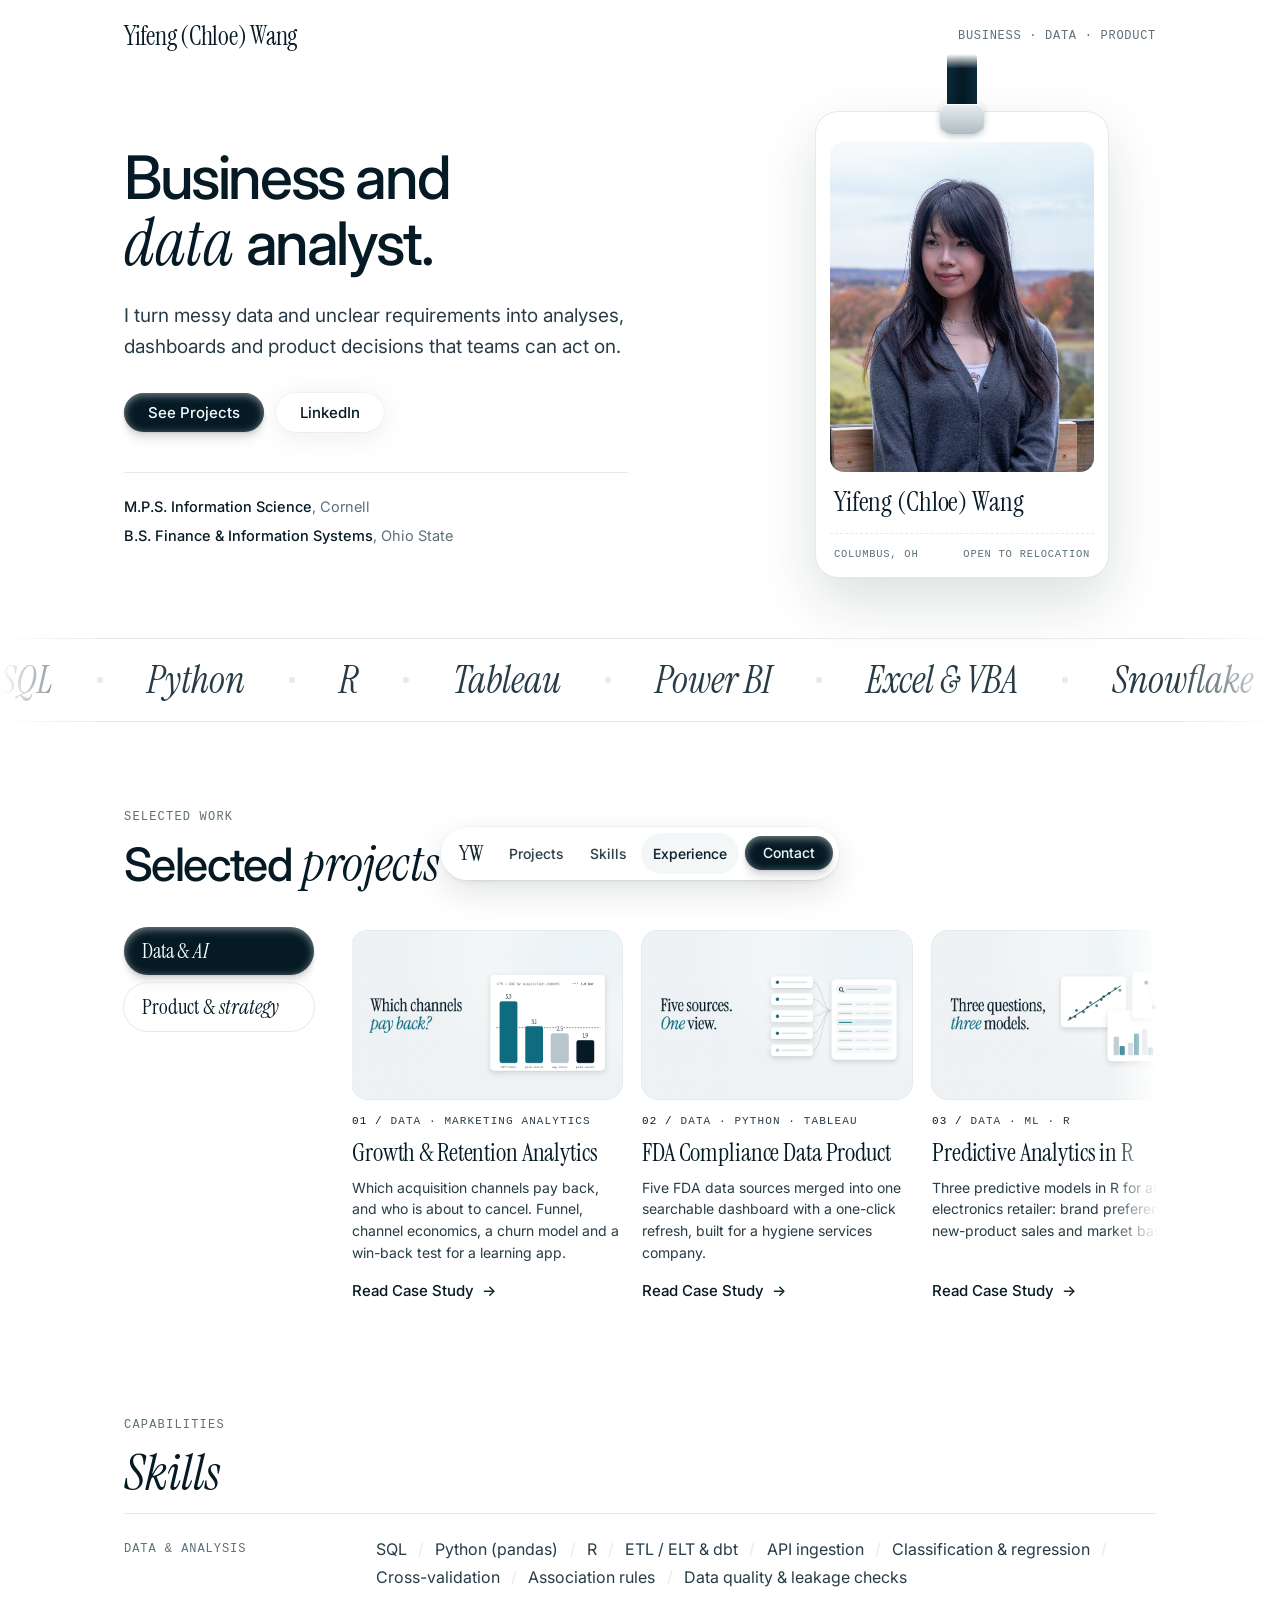
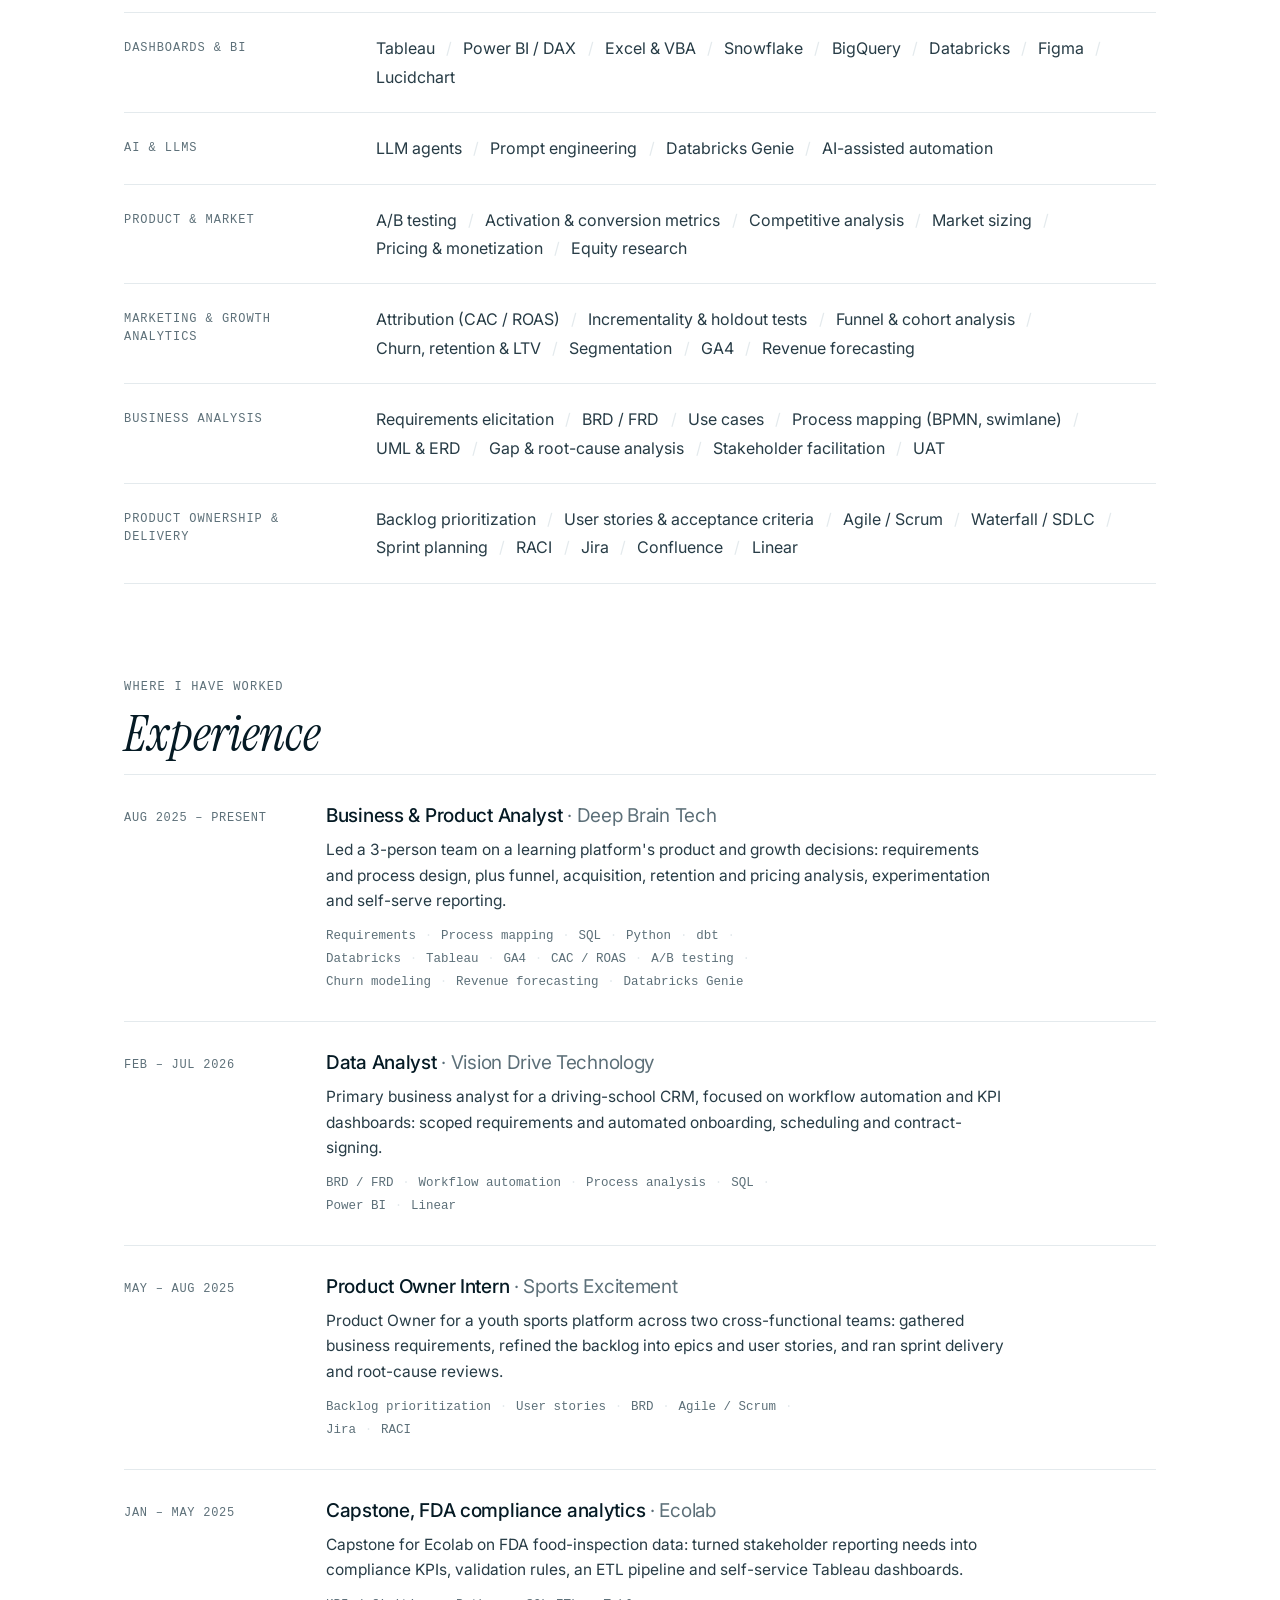
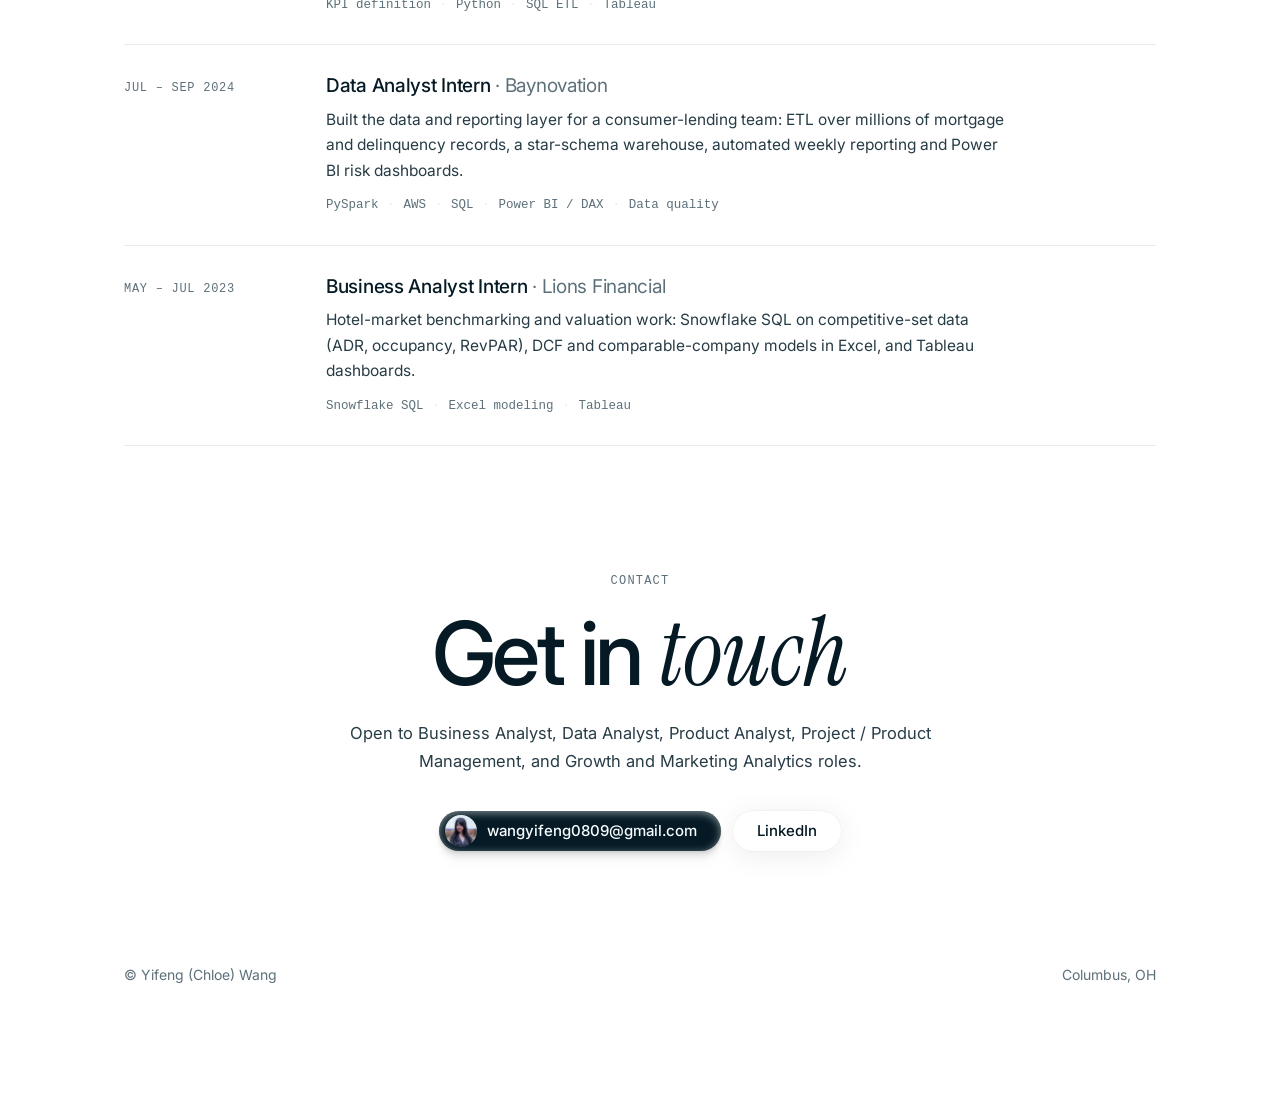
==== commit 13d3757f: "New project covers, name-badge hero, accessibility and tab fixes, cropped portrait Co-Authored-By: C" ====
--- a/index.html
+++ b/index.html
@@ -2,6 +2,8 @@
 <html lang="en">
 <head>
 <meta charset="utf-8"><meta name="viewport" content="width=device-width, initial-scale=1">
+<meta name="color-scheme" content="light dark">
+<meta name="theme-color" content="#ffffff" media="(prefers-color-scheme: light)"><meta name="theme-color" content="#061018" media="(prefers-color-scheme: dark)">
 <title>Yifeng (Chloe) Wang · Business, Data &amp; Product Analyst</title>
 <meta name="description" content="Business, data and product analyst for growth and marketing questions. Selected projects in product strategy, predictive analytics, LLM evaluation and dashboards.">
 <link rel="preconnect" href="https://fonts.googleapis.com"><link rel="preconnect" href="https://fonts.gstatic.com" crossorigin>
@@ -10,6 +12,7 @@
 <script>document.documentElement.classList.add('js');setTimeout(function(){if(!window.__revealReady)document.documentElement.classList.add('reveal-fallback')},3000)</script>
 </head>
 <body>
+<a class="skip" href="#top">Skip to main content</a>
 <header class="site-header"><div class="wrap bar">
   <a class="brand" href="#top">Yifeng (Chloe) Wang</a>
   <span class="top-note">Business · Data · Product</span>
@@ -21,21 +24,30 @@
     <h1 class="reveal" style="--d:.1s">Business and <em>data</em> analyst.</h1>
     <p class="sub reveal" style="--d:.2s">I turn messy data and unclear requirements into analyses, dashboards and product decisions that teams can act on.</p>
     <div class="cta reveal" style="--d:.3s">
-      <a class="btn primary" href="#projects">See projects</a>
+      <a class="btn primary" href="#projects">See Projects</a>
       <a class="btn" href="https://www.linkedin.com/in/yf289">LinkedIn</a>
     </div>
     <div class="facts reveal" style="--d:.4s">
       <span><b>M.P.S. Information Science</b>, Cornell</span>
       <span><b>B.S. Finance &amp; Information Systems</b>, Ohio State</span>
-      <span>Columbus, OH · open to relocation</span>
-    </div>
-  </div>
-  <figure class="hero-photo reveal" style="--d:.2s">
-    <img src="assets/profile/portrait.jpg" width="900" height="1125" alt="Portrait of Yifeng (Chloe) Wang on a lookout deck with autumn trees behind">
-  </figure>
+    </div>
+  </div>
+  <div class="badge-wrap reveal" style="--d:.2s">
+    <figure class="badge" id="badge">
+      <span class="strap" aria-hidden="true"></span>
+      <span class="clip" aria-hidden="true"></span>
+      <div class="card-face">
+        <span class="slot" aria-hidden="true"></span>
+        <div class="ph"><img src="assets/profile/portrait.jpg" width="520" height="650" fetchpriority="high" alt="Portrait of Yifeng (Chloe) Wang on a lookout deck with autumn trees behind"></div>
+        <figcaption class="who"><strong>Yifeng (Chloe) Wang</strong></figcaption>
+        <div class="meta"><span>Columbus, OH</span><span>Open to relocation</span></div>
+        <span class="glare" aria-hidden="true"></span>
+      </div>
+    </figure>
+  </div>
 </div>
 
-<div class="marquee" aria-label="Skills and methods">
+<div class="marquee" role="region" aria-label="Skills and methods" tabindex="0">
   <div class="track">
     <ul>
       <li>SQL</li><li>Python</li><li>R</li><li>Tableau</li><li>Power BI</li><li>Excel &amp; VBA</li><li>Snowflake</li><li>Databricks</li><li>dbt</li><li>A/B testing</li><li>Funnel &amp; cohort analysis</li><li>Pricing</li><li>Requirements</li><li>Process mapping</li><li>LLM evaluation</li>
@@ -59,52 +71,52 @@
     <div class="grid">
 
     <a class="card" href="projects/growth-retention-analytics.html">
-      <div class="thumb"><img loading="lazy" src="assets/growth-retention-analytics/charts/02-ltv-cac-by-channel.png" alt="LTV:CAC by acquisition channel, with paid social below the 3.0 bar"></div>
+      <div class="thumb"><img loading="lazy" src="assets/covers/01-growth-retention-analytics.png" alt="Cover: which acquisition channels pay back, with LTV:CAC by channel" width="1600" height="1000"></div>
       <div class="body">
         <p class="kicker">Data · Marketing analytics</p>
         <h3>Growth &amp; Retention Analytics</h3>
         <p>Which acquisition channels pay back, and who is about to cancel. Funnel, channel economics, a churn model and a win-back test for a learning app.</p>
-        <span class="more">Read case study</span>
+        <span class="more">Read Case Study</span>
       </div>
     </a>
 
     <a class="card" href="projects/ecolab-fda-data-product.html">
-      <div class="thumb"><img loading="lazy" src="assets/ecolab-fda/charts/03-top-cfr.png" alt="Bar chart of the most-cited FDA food regulations"></div>
+      <div class="thumb"><img loading="lazy" src="assets/covers/02-fda-compliance.png" alt="Cover: five FDA data sources merged into one searchable view" width="1600" height="1000"></div>
       <div class="body">
         <p class="kicker">Data · Python · Tableau</p>
         <h3>FDA Compliance Data Product</h3>
         <p>Five FDA data sources merged into one searchable dashboard with a one-click refresh, built for a hygiene services company.</p>
-        <span class="more">Read case study</span>
+        <span class="more">Read Case Study</span>
       </div>
     </a>
 
     <a class="card" href="projects/pta-r-analytics.html">
-      <div class="thumb"><img loading="lazy" src="assets/pta-r-analytics/charts/sales-03-volume-vs-profit.png" alt="Bar chart comparing share of predicted volume and profit by product type"></div>
+      <div class="thumb"><img loading="lazy" src="assets/covers/03-predictive-analytics-r.png" alt="Cover: three predictive models, a regression, a bar chart and a network" width="1600" height="1000"></div>
       <div class="body">
         <p class="kicker">Data · ML · R</p>
         <h3>Predictive Analytics in R</h3>
         <p>Three predictive models in R for an electronics retailer: brand preference, new-product sales and market basket.</p>
-        <span class="more">Read case study</span>
+        <span class="more">Read Case Study</span>
       </div>
     </a>
 
     <a class="card" href="projects/llm-review-scorer.html">
-      <div class="thumb"><img loading="lazy" src="assets/review-scorer/01-mae-by-method.png" alt="Mean absolute error by method, with confidence intervals and a human baseline"></div>
+      <div class="thumb"><img loading="lazy" src="assets/covers/04-llm-review-scorer.png" alt="Cover: review text in, star rating out" width="1600" height="1000"></div>
       <div class="body">
         <p class="kicker">AI · Evaluation</p>
         <h3>LLM Review Scorer</h3>
         <p>Testing an LLM that turns review text into star ratings: a simple prompt beat the engineered one at a tenth of the cost.</p>
-        <span class="more">Read case study</span>
+        <span class="more">Read Case Study</span>
       </div>
     </a>
 
     <a class="card" href="projects/portfolio-optimizer.html">
-      <div class="thumb"><img loading="lazy" src="assets/excel-optimizer/01-home-overview.png" alt="Portfolio Optimizer home dashboard"></div>
+      <div class="thumb"><img loading="lazy" src="assets/covers/05-portfolio-optimizer.png" alt="Cover: an allocation chart with risk, return and diversification sliders" width="1600" height="1000"></div>
       <div class="body">
         <p class="kicker">Data · Excel · VBA</p>
         <h3>Portfolio Optimizer</h3>
         <p>An interactive Excel dashboard that lets a beginner build a diversified portfolio from live market data.</p>
-        <span class="more">Read case study</span>
+        <span class="more">Read Case Study</span>
       </div>
     </a>
 
@@ -114,32 +126,32 @@
     <div class="grid">
 
     <a class="card" href="projects/notion-voice-ai.html">
-      <div class="thumb"><img loading="lazy" src="assets/notion-voice-ai/04-restructure-result.png" alt="Mockup of a voice command turning a paragraph into a table in Notion"></div>
+      <div class="thumb"><img loading="lazy" src="assets/covers/06-notion-voice-ai.png" alt="Cover: a voice waveform turning into a structured table" width="1600" height="1000"></div>
       <div class="body">
         <p class="kicker">Product · AI</p>
         <h3>Notion Voice AI</h3>
         <p>A product concept for voice-driven editing in Notion: user survey, pricing, go-to-market and a willingness-to-pay simulation.</p>
-        <span class="more">Read case study</span>
+        <span class="more">Read Case Study</span>
       </div>
     </a>
 
     <a class="card" href="projects/genai-threat-radar.html">
-      <div class="thumb"><img loading="lazy" src="assets/clm-genai-competitive/05-capability-heatmap.png" alt="Capability heatmap of GenAI contract-management startups"></div>
+      <div class="thumb"><img loading="lazy" src="assets/covers/07-genai-threat-radar.png" alt="Cover: a radar chart of market entrants" width="1600" height="1000"></div>
       <div class="body">
         <p class="kicker">AI · Competitive strategy</p>
         <h3>GenAI Threat Radar</h3>
         <p>An LLM agent that scores GenAI startups entering contract management, with a Buy / Build / Watch recommendation.</p>
-        <span class="more">Read case study</span>
+        <span class="more">Read Case Study</span>
       </div>
     </a>
 
     <a class="card" href="projects/balancepoint.html">
-      <div class="thumb"><img loading="lazy" src="assets/info5355/cover.png" alt="Three screens of the BalancePoint app: break timer, cycle suggestion and task list"></div>
+      <div class="thumb"><img loading="lazy" src="assets/covers/08-balancepoint.png" alt="Cover: a seesaw balancing study against a break" width="1600" height="1000"></div>
       <div class="body">
         <p class="kicker">Product · User research</p>
         <h3>BalancePoint</h3>
         <p>A break-balancing app for graduate students, from interviews and personas to prototypes and a usability test.</p>
-        <span class="more">Read case study</span>
+        <span class="more">Read Case Study</span>
       </div>
     </a>
 
--- a/css/style.css
+++ b/css/style.css
@@ -1,5 +1,6 @@
 /* Quiet editorial: ink on white, serif-italic accents, restrained motion. */
 :root{
+  color-scheme:light dark;
   --bg:#ffffff; --ink:#051a24; --ink-2:#273c46; --muted:#5d7079; --line:#e4eaed; --tint:#f4f7f8;
   --btn-bg:#051a24; --btn-ink:#f6fcff;
   --shadow-primary:0 1px 2px 0 rgba(5,26,36,.1),0 4px 4px 0 rgba(5,26,36,.09),0 9px 6px 0 rgba(5,26,36,.05),0 17px 7px 0 rgba(5,26,36,.01),0 26px 7px 0 rgba(5,26,36,0),inset 0 2px 8px 0 rgba(255,255,255,.5);
@@ -18,7 +19,9 @@
     --shadow-photo:0 1px 2px rgba(0,0,0,.4),0 24px 60px rgba(0,0,0,.5);}
 }
 *{box-sizing:border-box}
-html{scroll-behavior:smooth;scroll-padding-top:24px}
+html{scroll-behavior:smooth;scroll-padding-top:24px;scroll-padding-bottom:96px}
+.skip{position:absolute;left:16px;top:-64px;z-index:100;padding:10px 16px;border-radius:999px;background:var(--btn-bg);color:var(--btn-ink);font:500 14px/1 var(--sans);text-decoration:none;transition:top .2s}
+.skip:focus{top:12px}
 body{margin:0;background:var(--bg);color:var(--ink);font:400 16.5px/1.65 var(--sans);
   -webkit-font-smoothing:antialiased;text-rendering:optimizeLegibility}
 a{color:var(--ink);text-decoration:underline;text-decoration-color:color-mix(in srgb,var(--ink) 28%,transparent);
@@ -57,12 +60,9 @@
 .cta{display:flex;flex-wrap:wrap;gap:12px}
 .facts{display:grid;gap:6px;margin-top:40px;padding-top:22px;border-top:1px solid var(--line);color:var(--muted);font-size:14.5px;max-width:56ch}
 .facts b{color:var(--ink);font-weight:500}
-.hero-photo{margin:0;border-radius:28px;overflow:hidden;box-shadow:var(--shadow-photo);aspect-ratio:4/5;background:var(--tint)}
-.hero-photo img{width:100%;height:100%;object-fit:cover;object-position:50% 30%;transform:scale(1.08);will-change:transform}
 @media(max-width:860px){
   .hero{grid-template-columns:1fr;gap:36px;padding-top:12px}
-  .hero-photo{order:-1;max-width:320px;aspect-ratio:1/1;border-radius:24px}
-  .hero-photo img{object-position:50% 22%}
+  .badge-wrap{order:-1}
 }
 
 /* skill marquee */
@@ -70,7 +70,7 @@
   -webkit-mask-image:linear-gradient(90deg,transparent,#000 8%,#000 92%,transparent);
   mask-image:linear-gradient(90deg,transparent,#000 8%,#000 92%,transparent)}
 .marquee .track{display:flex;width:max-content;animation:marquee 70s linear infinite}
-.marquee:hover .track{animation-play-state:paused}
+.marquee:hover .track,.marquee:focus-visible .track{animation-play-state:paused}
 .marquee ul{display:flex;gap:44px;margin:0;padding:0 44px 0 0;list-style:none;white-space:nowrap}
 .marquee li{font:italic 400 clamp(26px,3.4vw,38px)/1 var(--serif);color:var(--ink-2);display:flex;align-items:center;gap:44px}
 .marquee li::after{content:"";width:6px;height:6px;border-radius:50%;background:var(--line);flex:none}
@@ -78,7 +78,7 @@
 
 /* sections */
 section{padding:88px 0 8px}
-section h2{font:500 clamp(32px,4.6vw,46px)/1.05 var(--sans);letter-spacing:-.035em;margin:0 0 14px}
+section h2{text-wrap:balance;font:500 clamp(32px,4.6vw,46px)/1.05 var(--sans);letter-spacing:-.035em;margin:0 0 14px}
 section h2 em{font-weight:400}
 section .section-sub{color:var(--ink-2);margin:0 0 36px;max-width:60ch}
 
@@ -141,7 +141,7 @@
 .site-footer a{color:var(--muted)}
 
 /* floating dock */
-.dock{position:fixed;z-index:50;left:50%;bottom:20px;transform:translateX(-50%);display:flex;align-items:center;gap:2px;
+.dock{position:fixed;z-index:50;left:50%;bottom:calc(20px + env(safe-area-inset-bottom));transform:translateX(-50%);display:flex;align-items:center;gap:2px;
   padding:6px 6px 6px 8px;border-radius:999px;background:color-mix(in srgb,var(--bg) 88%,transparent);
   -webkit-backdrop-filter:blur(14px);backdrop-filter:blur(14px);
   box-shadow:0 0 0 .5px rgba(5,26,36,.08),0 2px 4px rgba(5,26,36,.05),0 12px 32px rgba(5,26,36,.12);white-space:nowrap}
@@ -167,7 +167,9 @@
   .js .reveal.in{animation:none}
   .marquee .track{animation:none}
   .marquee{overflow-x:auto;-webkit-mask-image:none;mask-image:none}
-  .hero-photo img{transform:none}
+  .badge,.badge-wrap{animation:none !important}
+  .badge{transform:none !important}
+  .glare{display:none}
   *{transition-duration:.01ms !important}
 }
 
@@ -193,7 +195,7 @@
 .prose blockquote{margin:22px 0;padding:2px 0 2px 20px;border-left:2px solid var(--ink)}
 .table-scroll{overflow-x:auto;margin:22px 0}
 .prose table{border-collapse:collapse;width:100%;font-size:15px;min-width:520px}
-.prose th,.prose td{text-align:left;padding:11px 14px;border-bottom:1px solid var(--line);vertical-align:top}
+.prose th,.prose td{font-variant-numeric:tabular-nums;text-align:left;padding:11px 14px;border-bottom:1px solid var(--line);vertical-align:top}
 .prose th{font:12px/1.4 var(--mono);letter-spacing:.06em;text-transform:uppercase;color:var(--muted);font-weight:500;background:var(--tint)}
 .pager{display:flex;justify-content:space-between;gap:16px;margin-top:80px;padding-top:28px;border-top:1px solid var(--line);font:400 24px/1.2 var(--serif)}
 .pager a{text-decoration:none}
@@ -249,3 +251,29 @@
   .cats{grid-template-columns:repeat(2,minmax(0,1fr))}
   .cats .t{font-size:18px;text-align:center;white-space:normal}
 }
+
+/* name badge (hero) */
+.badge-wrap{display:flex;justify-content:center;align-self:start;padding-top:0;perspective:1100px;min-height:470px}
+.badge{--rx:0deg;--ry:0deg;--rz:0deg;--gx:50%;--gy:30%;position:relative;margin:0;width:292px;transform-origin:50% -58px;
+  transform:rotateZ(var(--rz)) rotateX(var(--rx)) rotateY(var(--ry));transform-style:preserve-3d;
+  transition:transform .7s cubic-bezier(.2,.9,.25,1.15);animation:sway 7s ease-in-out infinite;will-change:transform}
+.badge.live{transition:transform .12s ease-out}
+.badge.live,.badge.touched{animation:none}
+@keyframes sway{0%,100%{transform:rotateZ(-1.6deg)}50%{transform:rotateZ(1.6deg)}}
+.strap{position:absolute;left:50%;top:-58px;width:30px;height:66px;margin-left:-15px;background:linear-gradient(90deg,#0a2a3a,var(--ink) 50%,#0a2a3a);
+  border-radius:3px 3px 0 0;-webkit-mask-image:linear-gradient(#0000,#000 22%);mask-image:linear-gradient(#0000,#000 22%)}
+.clip{position:absolute;left:50%;top:-8px;width:44px;height:30px;margin-left:-22px;border-radius:8px 8px 12px 12px;z-index:2;
+  background:linear-gradient(180deg,#e7eef1,#aebbc1);box-shadow:0 2px 6px rgba(5,26,36,.25),inset 0 1px 0 #fff}
+.card-face{position:relative;overflow:hidden;border-radius:22px;padding:30px 14px 16px;background:var(--bg);
+  box-shadow:0 0 0 1px var(--line),var(--shadow-photo)}
+.slot{position:absolute;left:50%;top:11px;width:44px;height:8px;margin-left:-22px;border-radius:999px;background:var(--tint);box-shadow:inset 0 1px 2px rgba(5,26,36,.25)}
+.ph{border-radius:14px;overflow:hidden;aspect-ratio:4/5;background:var(--tint)}
+.ph img{width:100%;height:100%;object-fit:cover;object-position:50% 28%}
+.who{padding:16px 4px 0}
+.who strong{font:400 27px/1.05 var(--serif);letter-spacing:-.005em}
+.who span{font:11.5px/1.3 var(--mono);letter-spacing:.08em;text-transform:uppercase;color:var(--muted)}
+.meta{display:flex;justify-content:space-between;flex-wrap:wrap;gap:6px 12px;padding:14px 4px 0;margin-top:14px;border-top:1px dashed var(--line);font:10.5px/1.2 var(--mono);letter-spacing:.07em;text-transform:uppercase;color:var(--muted)}
+.glare{position:absolute;inset:0;pointer-events:none;opacity:0;transition:opacity .35s;mix-blend-mode:soft-light;
+  background:radial-gradient(420px circle at var(--gx) var(--gy),rgba(255,255,255,.75),transparent 60%)}
+.badge.live .glare{opacity:1}
+@media(max-width:860px){.badge-wrap{min-height:0;padding-top:96px}.badge{width:250px}.who strong{font-size:24px}}
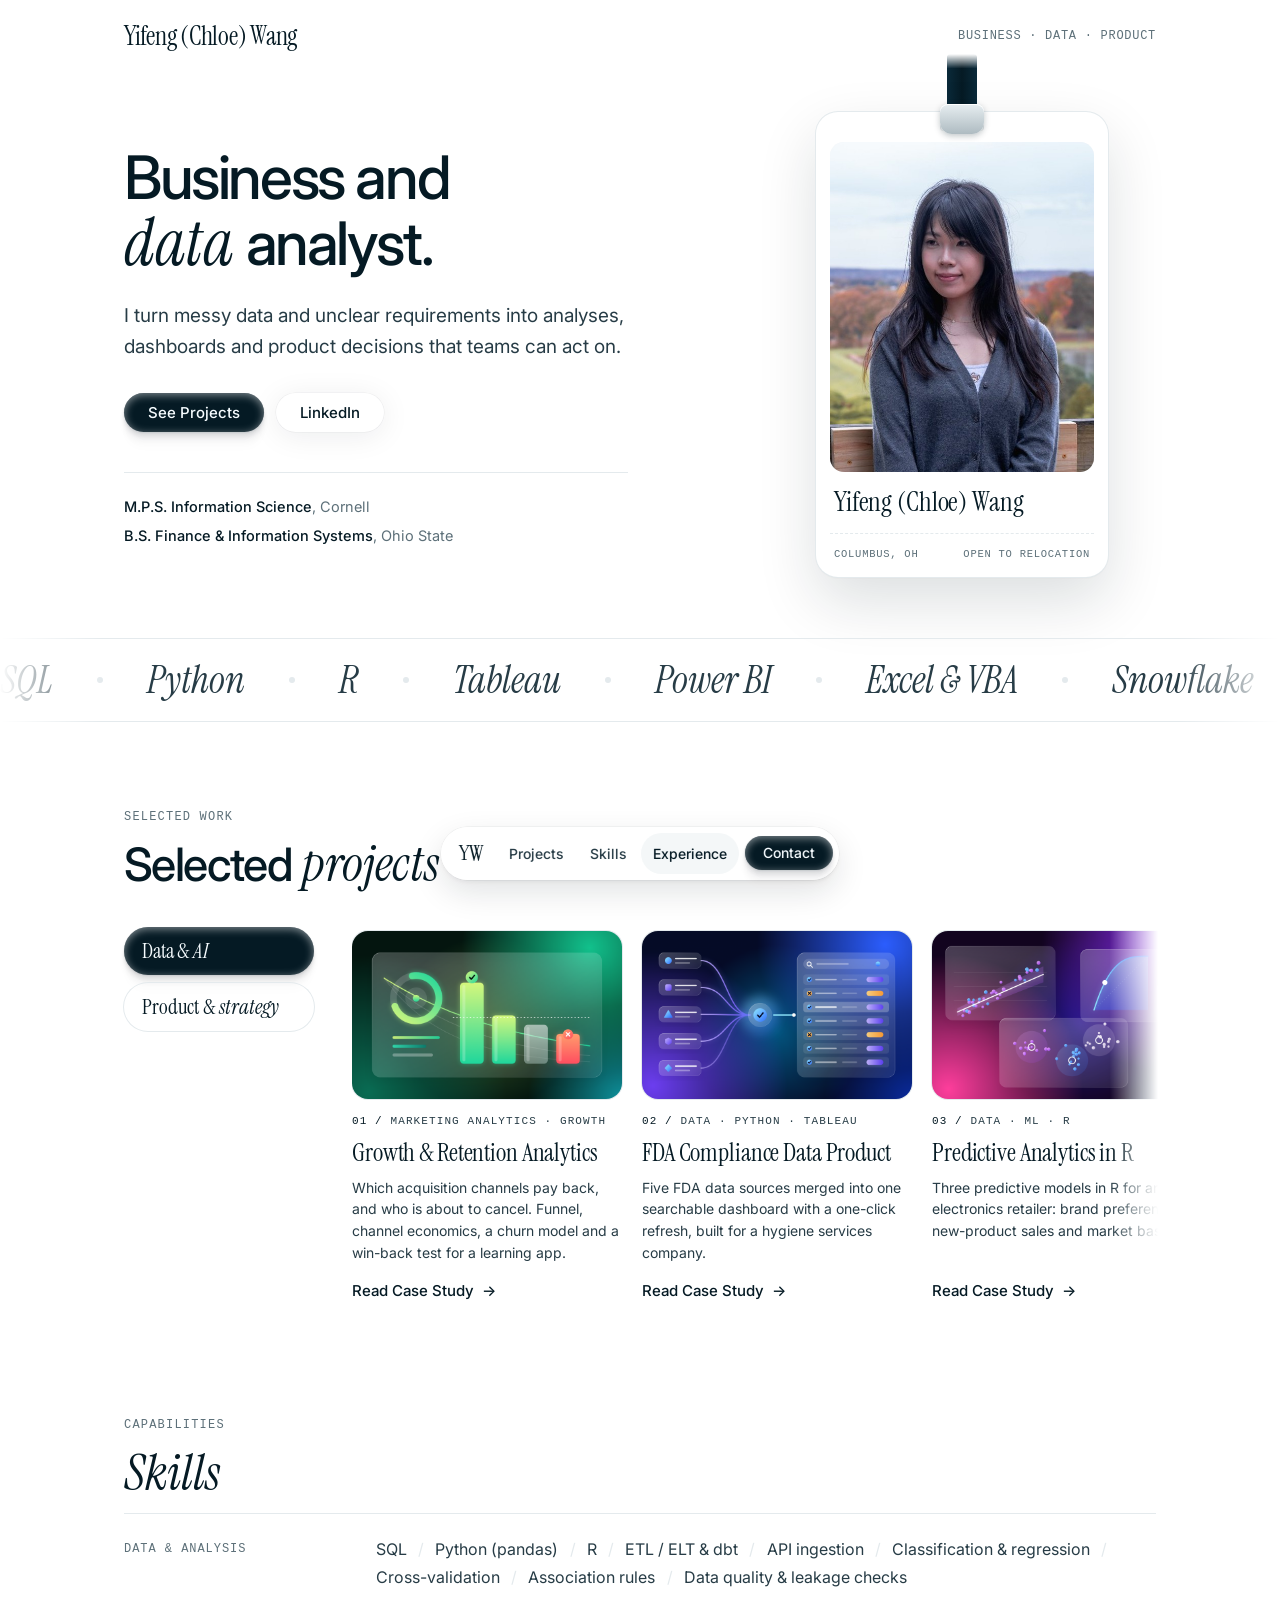
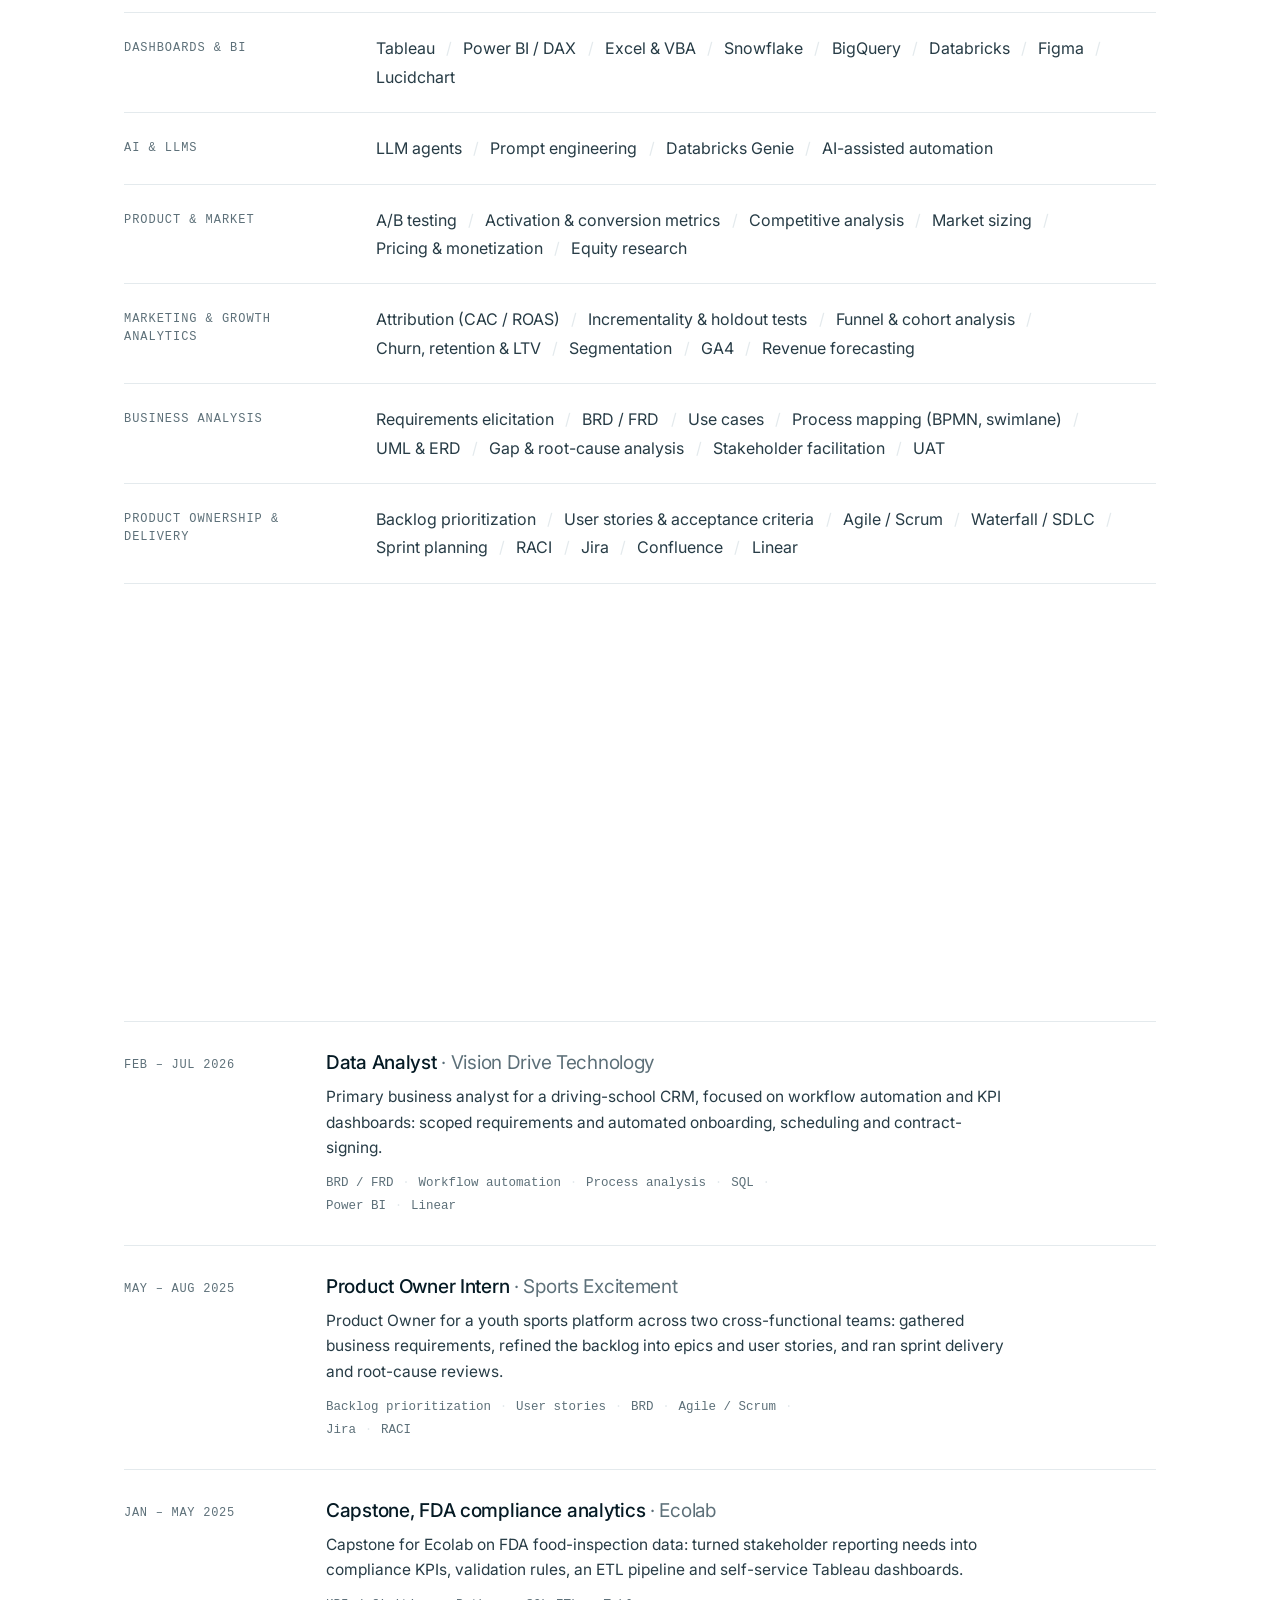
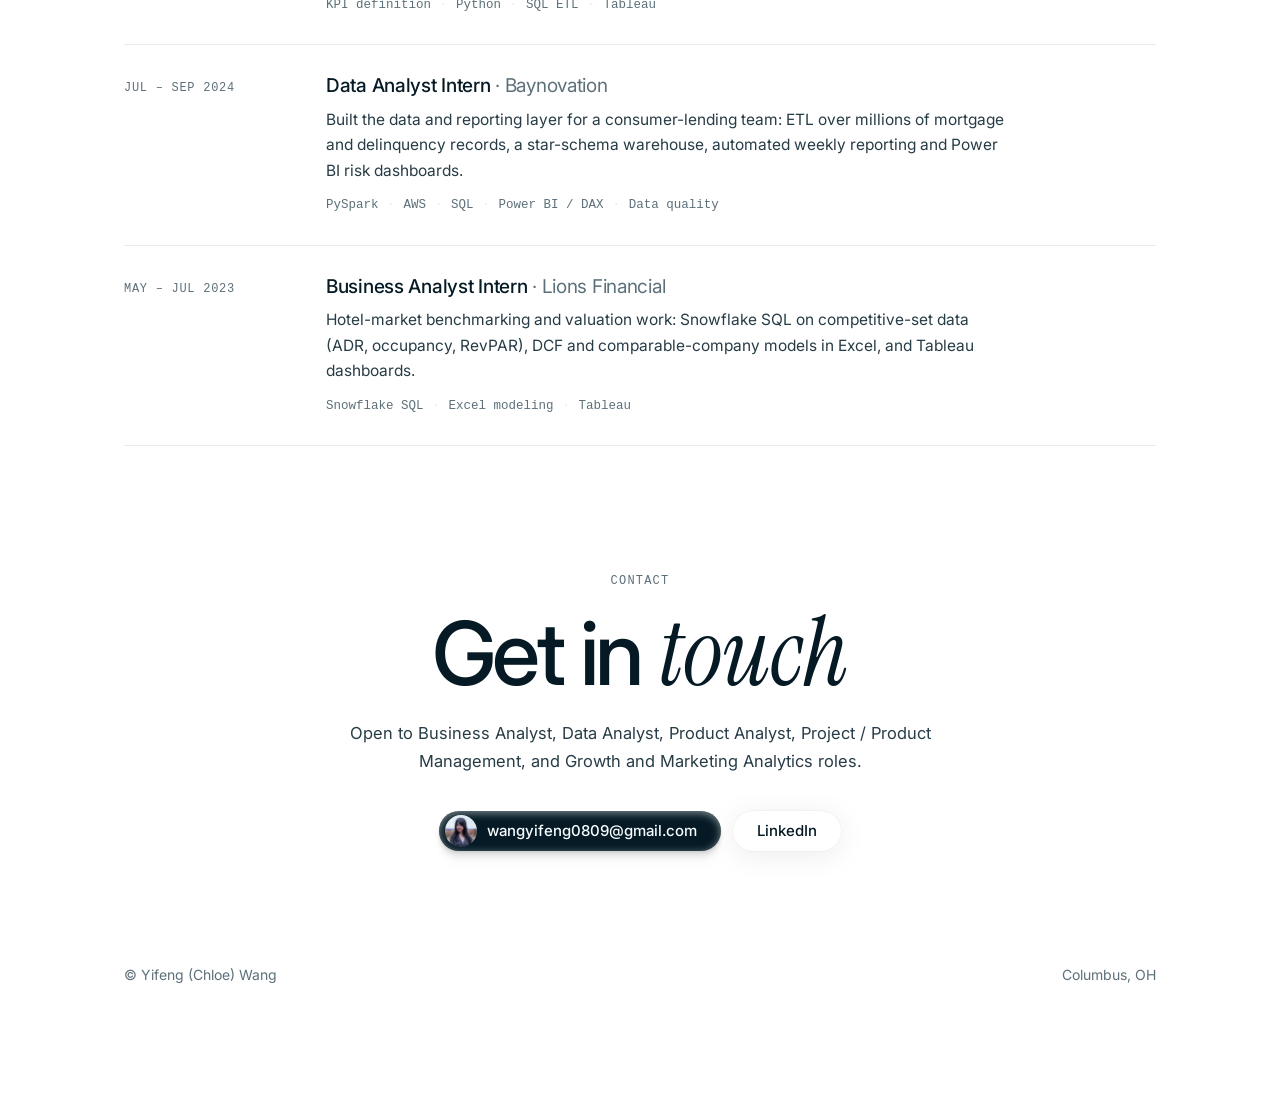
==== commit 6709cc0a: "Growth & Retention: relabel kicker to Marketing analytics, simplify Recommendation heading Co-Author" ====
--- a/index.html
+++ b/index.html
@@ -73,7 +73,7 @@
     <a class="card" href="projects/growth-retention-analytics.html">
       <div class="thumb"><img loading="lazy" src="assets/covers/01-growth-retention-analytics.png" alt="Cover: which acquisition channels pay back, with LTV:CAC by channel" width="1600" height="1000"></div>
       <div class="body">
-        <p class="kicker">Data · Marketing analytics</p>
+        <p class="kicker">Marketing analytics · Growth</p>
         <h3>Growth &amp; Retention Analytics</h3>
         <p>Which acquisition channels pay back, and who is about to cancel. Funnel, channel economics, a churn model and a win-back test for a learning app.</p>
         <span class="more">Read Case Study</span>
